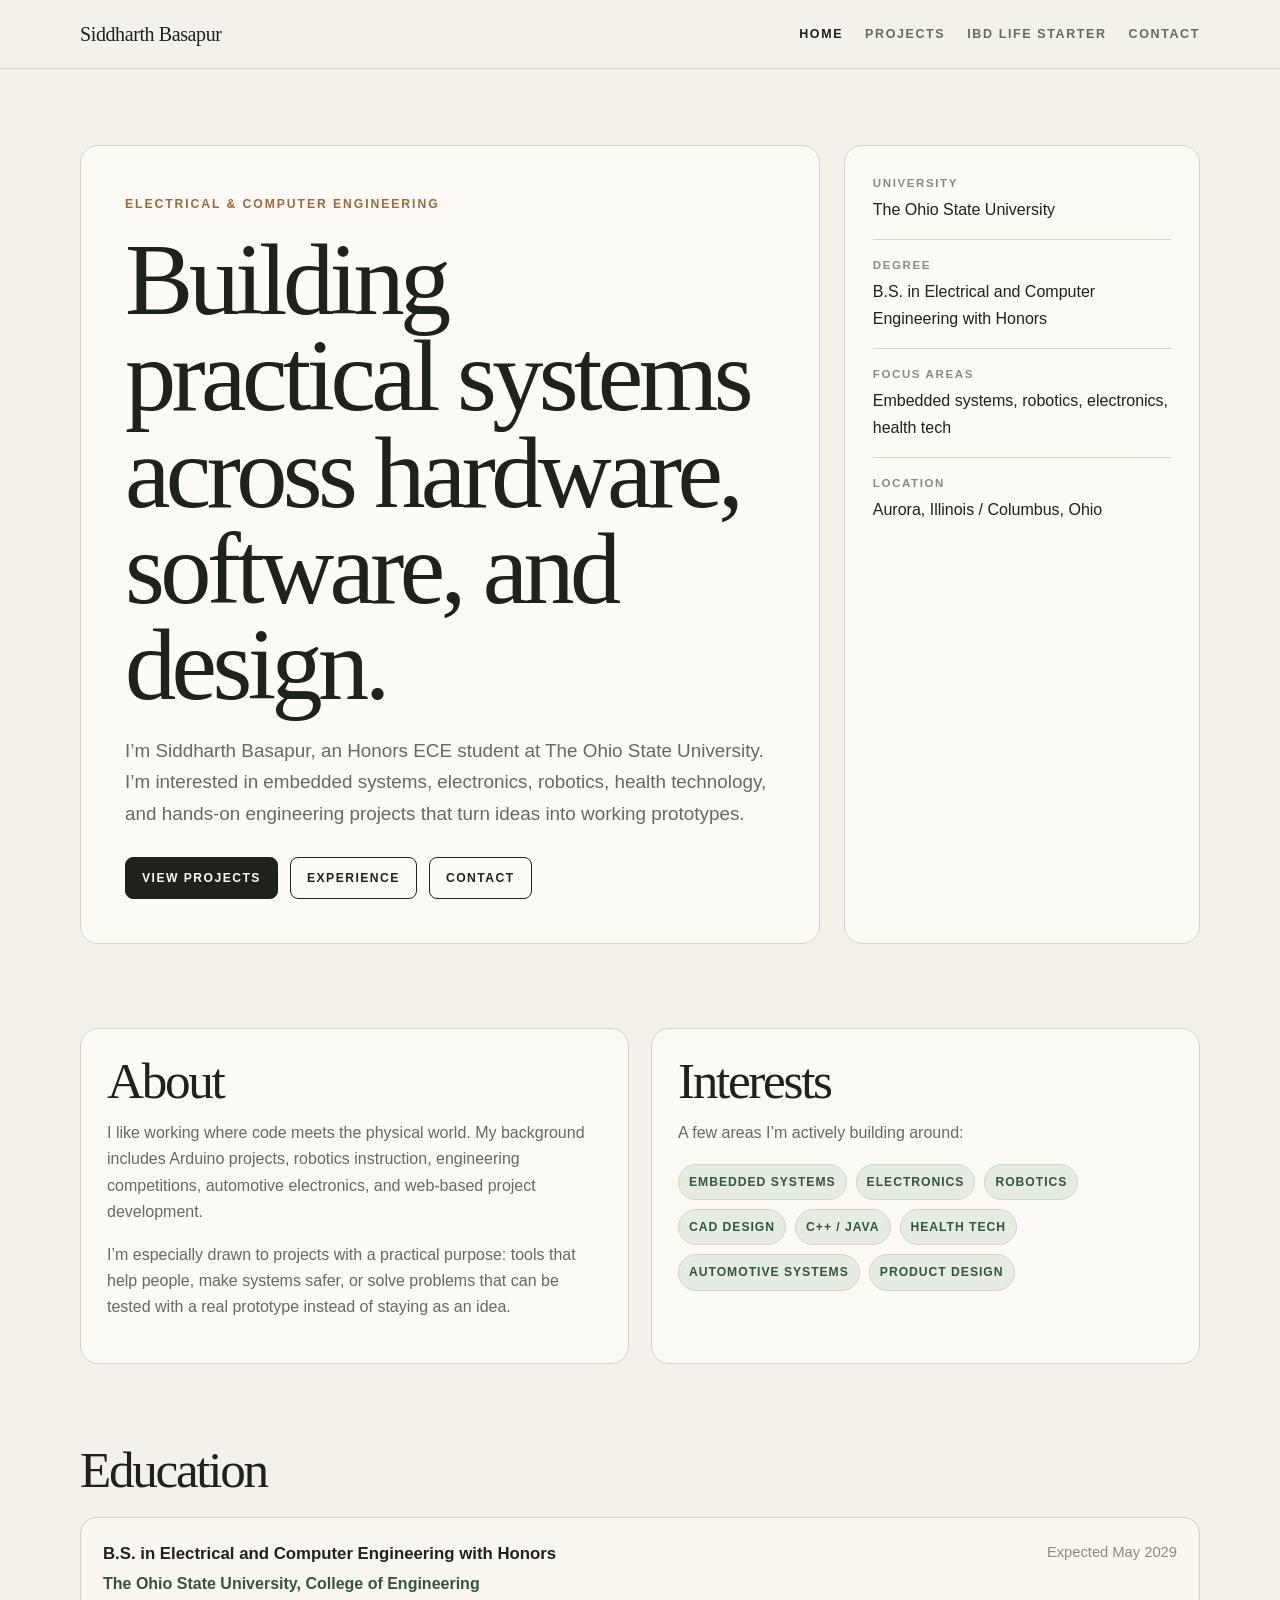
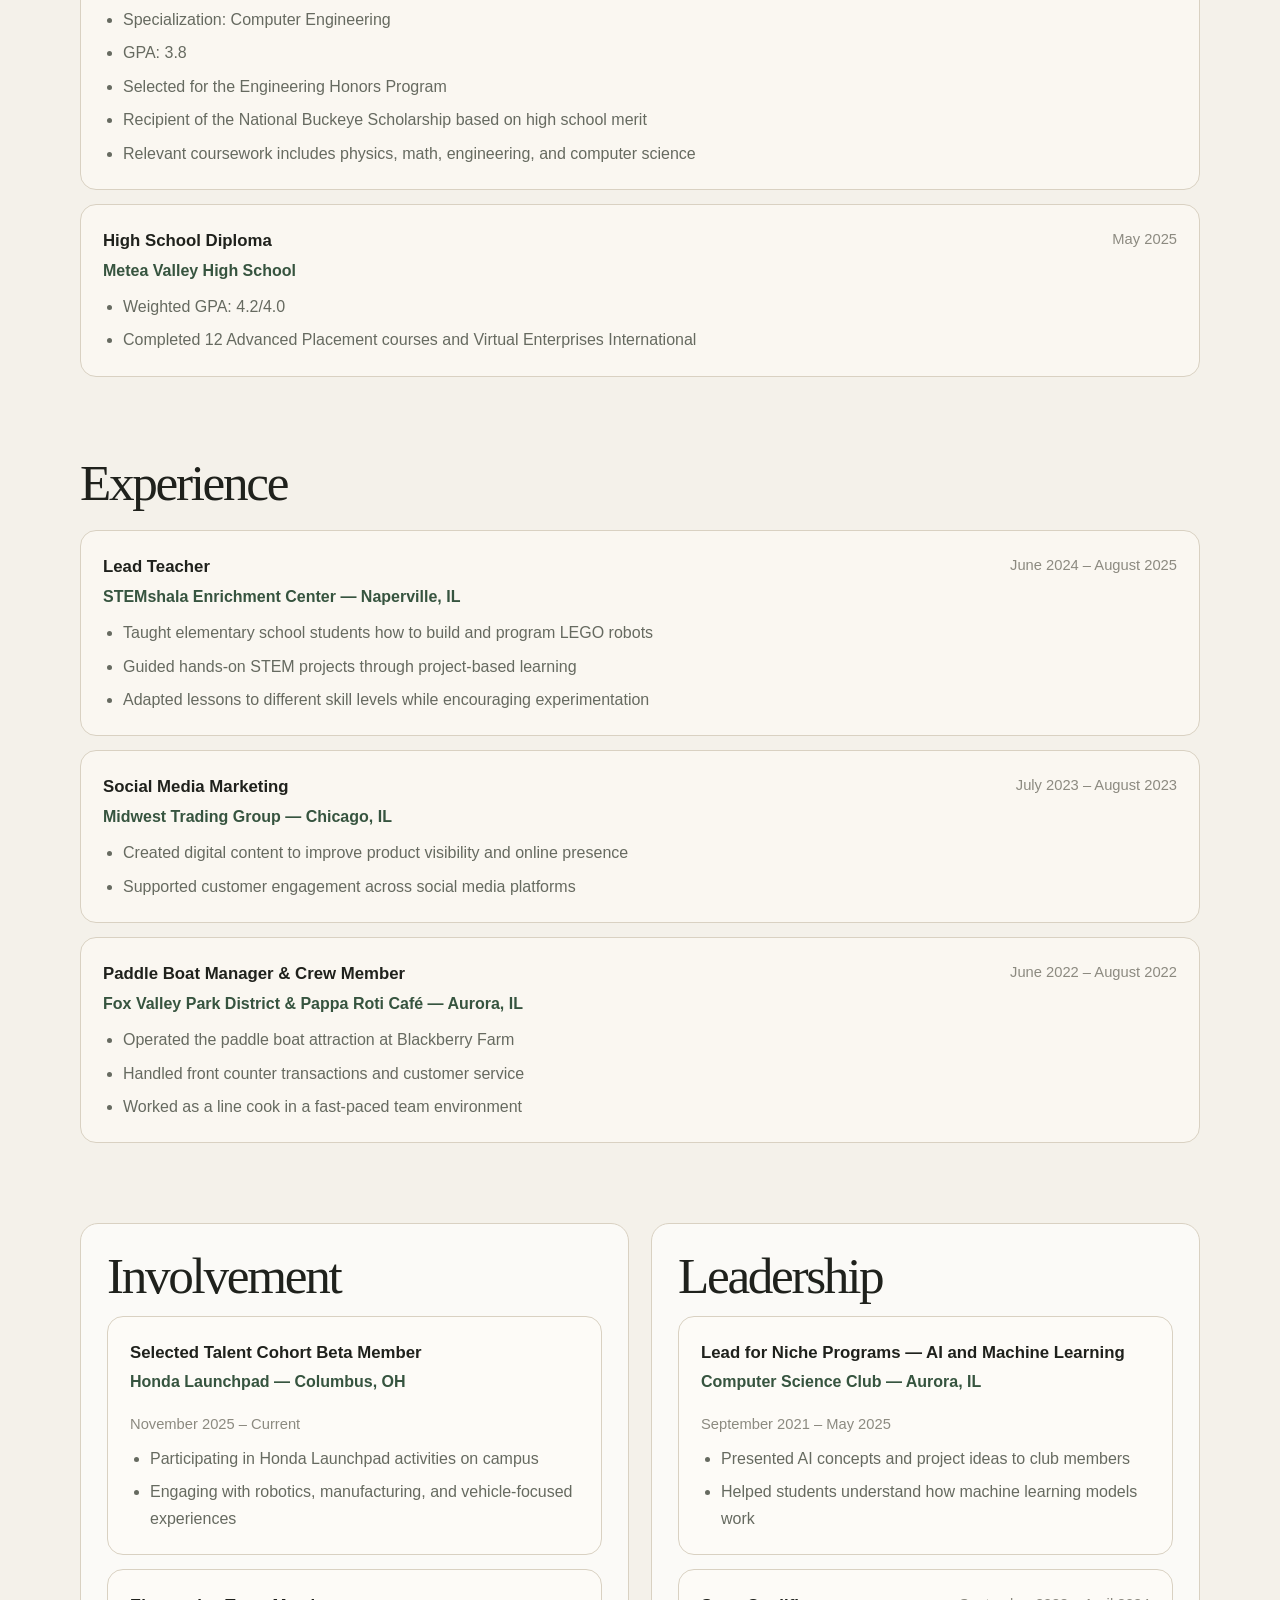
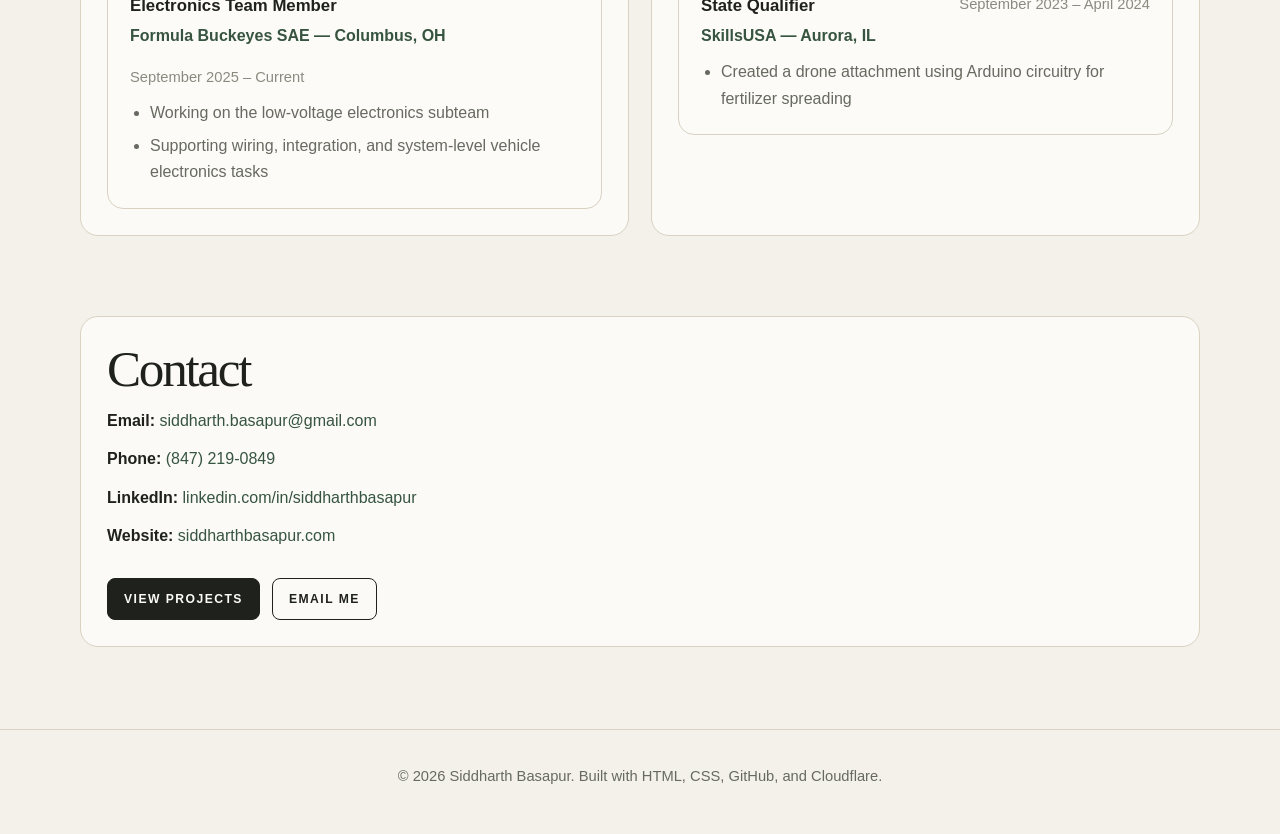
==== index.html @ 65163f4b "Revise portfolio details and update styling Updated personal details and interests in the portfolio " ====
<!DOCTYPE html>
<html lang="en">
<head>
  <meta charset="UTF-8" />
  <meta name="viewport" content="width=device-width, initial-scale=1.0" />

  <title>Siddharth Basapur | Portfolio</title>
  <meta name="description" content="Portfolio website for Siddharth Basapur, Electrical and Computer Engineering student at The Ohio State University." />

  <link rel="stylesheet" href="site.css" />
</head>

<body>
  <header class="site-header">
    <div class="container nav">
      <a class="brand" href="index.html">Siddharth Basapur</a>

      <nav class="nav-links">
        <a class="active" href="index.html">Home</a>
        <a href="projects.html">Projects</a>
        <a href="ibd-guide.html">IBD Life Starter</a>
        <a href="#contact">Contact</a>
      </nav>
    </div>
  </header>

  <main>
    <section class="hero">
      <div class="container hero-grid">
        <div class="hero-main">
          <div class="eyebrow">Electrical & Computer Engineering</div>

          <h1>Building practical systems across hardware, software, and design.</h1>

          <p class="subtitle">
            I’m Siddharth Basapur, an Honors ECE student at The Ohio State University.
            I’m interested in embedded systems, electronics, robotics, health technology,
            and hands-on engineering projects that turn ideas into working prototypes.
          </p>

          <div class="actions">
            <a class="btn btn-primary" href="projects.html">View Projects</a>
            <a class="btn" href="#experience">Experience</a>
            <a class="btn" href="#contact">Contact</a>
          </div>
        </div>

        <aside class="hero-side">
          <div class="meta-grid">
            <div class="meta-item">
              <div class="meta-label">University</div>
              <div>The Ohio State University</div>
            </div>

            <div class="meta-item">
              <div class="meta-label">Degree</div>
              <div>B.S. in Electrical and Computer Engineering with Honors</div>
            </div>

            <div class="meta-item">
              <div class="meta-label">Focus Areas</div>
              <div>Embedded systems, robotics, electronics, health tech</div>
            </div>

            <div class="meta-item">
              <div class="meta-label">Location</div>
              <div>Aurora, Illinois / Columbus, Ohio</div>
            </div>
          </div>
        </aside>
      </div>
    </section>

    <section id="about" class="section">
      <div class="container grid-2">
        <div class="card">
          <h2 class="section-title">About</h2>

          <p class="section-copy">
            I like working where code meets the physical world. My background includes
            Arduino projects, robotics instruction, engineering competitions, automotive
            electronics, and web-based project development.
          </p>

          <p class="section-copy">
            I’m especially drawn to projects with a practical purpose: tools that help
            people, make systems safer, or solve problems that can be tested with a real
            prototype instead of staying as an idea.
          </p>
        </div>

        <div class="card">
          <h2 class="section-title">Interests</h2>

          <p class="section-copy">
            A few areas I’m actively building around:
          </p>

          <div class="chips">
            <span class="chip">Embedded Systems</span>
            <span class="chip">Electronics</span>
            <span class="chip">Robotics</span>
            <span class="chip">CAD Design</span>
            <span class="chip">C++ / Java</span>
            <span class="chip">Health Tech</span>
            <span class="chip">Automotive Systems</span>
            <span class="chip">Product Design</span>
          </div>
        </div>
      </div>
    </section>

    <section id="education" class="section">
      <div class="container">
        <div class="section-header">
          <h2 class="section-title">Education</h2>
        </div>

        <div class="timeline">
          <article class="timeline-item">
            <div class="timeline-top">
              <div>
                <h3>B.S. in Electrical and Computer Engineering with Honors</h3>
                <div class="org">The Ohio State University, College of Engineering</div>
              </div>

              <div class="date">Expected May 2029</div>
            </div>

            <ul>
              <li>Specialization: Computer Engineering</li>
              <li>GPA: 3.8</li>
              <li>Selected for the Engineering Honors Program</li>
              <li>Recipient of the National Buckeye Scholarship based on high school merit</li>
              <li>Relevant coursework includes physics, math, engineering, and computer science</li>
            </ul>
          </article>

          <article class="timeline-item">
            <div class="timeline-top">
              <div>
                <h3>High School Diploma</h3>
                <div class="org">Metea Valley High School</div>
              </div>

              <div class="date">May 2025</div>
            </div>

            <ul>
              <li>Weighted GPA: 4.2/4.0</li>
              <li>Completed 12 Advanced Placement courses and Virtual Enterprises International</li>
            </ul>
          </article>
        </div>
      </div>
    </section>

    <section id="experience" class="section">
      <div class="container">
        <div class="section-header">
          <h2 class="section-title">Experience</h2>
        </div>

        <div class="timeline">
          <article class="timeline-item">
            <div class="timeline-top">
              <div>
                <h3>Lead Teacher</h3>
                <div class="org">STEMshala Enrichment Center — Naperville, IL</div>
              </div>

              <div class="date">June 2024 – August 2025</div>
            </div>

            <ul>
              <li>Taught elementary school students how to build and program LEGO robots</li>
              <li>Guided hands-on STEM projects through project-based learning</li>
              <li>Adapted lessons to different skill levels while encouraging experimentation</li>
            </ul>
          </article>

          <article class="timeline-item">
            <div class="timeline-top">
              <div>
                <h3>Social Media Marketing</h3>
                <div class="org">Midwest Trading Group — Chicago, IL</div>
              </div>

              <div class="date">July 2023 – August 2023</div>
            </div>

            <ul>
              <li>Created digital content to improve product visibility and online presence</li>
              <li>Supported customer engagement across social media platforms</li>
            </ul>
          </article>

          <article class="timeline-item">
            <div class="timeline-top">
              <div>
                <h3>Paddle Boat Manager & Crew Member</h3>
                <div class="org">Fox Valley Park District & Pappa Roti Café — Aurora, IL</div>
              </div>

              <div class="date">June 2022 – August 2022</div>
            </div>

            <ul>
              <li>Operated the paddle boat attraction at Blackberry Farm</li>
              <li>Handled front counter transactions and customer service</li>
              <li>Worked as a line cook in a fast-paced team environment</li>
            </ul>
          </article>
        </div>
      </div>
    </section>

    <section id="involvement" class="section">
      <div class="container grid-2">
        <div class="card">
          <h2 class="section-title">Involvement</h2>

          <div class="timeline">
            <article class="timeline-item">
              <div class="timeline-top">
                <div>
                  <h3>Selected Talent Cohort Beta Member</h3>
                  <div class="org">Honda Launchpad — Columbus, OH</div>
                </div>

                <div class="date">November 2025 – Current</div>
              </div>

              <ul>
                <li>Participating in Honda Launchpad activities on campus</li>
                <li>Engaging with robotics, manufacturing, and vehicle-focused experiences</li>
              </ul>
            </article>

            <article class="timeline-item">
              <div class="timeline-top">
                <div>
                  <h3>Electronics Team Member</h3>
                  <div class="org">Formula Buckeyes SAE — Columbus, OH</div>
                </div>

                <div class="date">September 2025 – Current</div>
              </div>

              <ul>
                <li>Working on the low-voltage electronics subteam</li>
                <li>Supporting wiring, integration, and system-level vehicle electronics tasks</li>
              </ul>
            </article>
          </div>
        </div>

        <div class="card">
          <h2 class="section-title">Leadership</h2>

          <div class="timeline">
            <article class="timeline-item">
              <div class="timeline-top">
                <div>
                  <h3>Lead for Niche Programs — AI and Machine Learning</h3>
                  <div class="org">Computer Science Club — Aurora, IL</div>
                </div>

                <div class="date">September 2021 – May 2025</div>
              </div>

              <ul>
                <li>Presented AI concepts and project ideas to club members</li>
                <li>Helped students understand how machine learning models work</li>
              </ul>
            </article>

            <article class="timeline-item">
              <div class="timeline-top">
                <div>
                  <h3>State Qualifier</h3>
                  <div class="org">SkillsUSA — Aurora, IL</div>
                </div>

                <div class="date">September 2023 – April 2024</div>
              </div>

              <ul>
                <li>Created a drone attachment using Arduino circuitry for fertilizer spreading</li>
              </ul>
            </article>
          </div>
        </div>
      </div>
    </section>

    <section id="contact" class="section">
      <div class="container">
        <div class="card">
          <h2 class="section-title">Contact</h2>

          <div class="contact-list">
            <div><strong>Email:</strong> <a href="mailto:siddharth.basapur@gmail.com">siddharth.basapur@gmail.com</a></div>
            <div><strong>Phone:</strong> <a href="tel:18472190849">(847) 219-0849</a></div>
            <div><strong>LinkedIn:</strong> <a href="https://www.linkedin.com/in/siddharthbasapur" target="_blank" rel="noreferrer">linkedin.com/in/siddharthbasapur</a></div>
            <div><strong>Website:</strong> <a href="https://siddharthbasapur.com" target="_blank" rel="noreferrer">siddharthbasapur.com</a></div>
          </div>

          <div class="actions">
            <a class="btn btn-primary" href="projects.html">View Projects</a>
            <a class="btn" href="mailto:siddharth.basapur@gmail.com">Email Me</a>
          </div>
        </div>
      </div>
    </section>
  </main>

  <footer class="footer">
    <div class="container">© 2026 Siddharth Basapur. Built with HTML, CSS, GitHub, and Cloudflare.</div>
  </footer>
</body>
</html>
---- site.css ----
:root {
  --bg: #f4f1ea;
  --surface: #fbfaf7;
  --surface-2: #eee8dd;
  --ink: #1f211c;
  --muted: #666a60;
  --faint: #8c8a80;
  --line: #d9d1c2;
  --accent: #36543f;
  --accent-2: #9a6b3d;
  --accent-soft: #e5ece1;
  --warning-bg: #fff7ed;
  --warning-border: #b86b1d;
  --max: 1120px;
}

* {
  box-sizing: border-box;
  margin: 0;
  padding: 0;
}

html {
  scroll-behavior: smooth;
}

body {
  font-family: "Aptos", "Inter", -apple-system, BlinkMacSystemFont, "Segoe UI", Arial, sans-serif;
  background: var(--bg);
  color: var(--ink);
  line-height: 1.65;
}

img {
  max-width: 100%;
  display: block;
}

a {
  color: var(--accent);
  text-decoration: none;
}

a:hover {
  opacity: 0.78;
}

.container {
  width: min(90%, var(--max));
  margin: 0 auto;
}

.site-header {
  position: sticky;
  top: 0;
  z-index: 20;
  background: rgba(244, 241, 234, 0.88);
  backdrop-filter: blur(16px);
  border-bottom: 1px solid var(--line);
}

.nav {
  min-height: 68px;
  display: flex;
  align-items: center;
  justify-content: space-between;
  gap: 24px;
}

.brand {
  font-family: Georgia, "Times New Roman", serif;
  font-size: 1.25rem;
  color: var(--ink);
  letter-spacing: -0.02em;
}

.nav-links {
  display: flex;
  flex-wrap: wrap;
  gap: 22px;
}

.nav-links a {
  color: var(--muted);
  font-size: 0.78rem;
  font-weight: 700;
  letter-spacing: 0.13em;
  text-transform: uppercase;
}

.nav-links a.active,
.nav-links a:hover {
  color: var(--ink);
  opacity: 1;
}

.hero {
  padding: 76px 0 44px;
}

.hero-grid {
  display: grid;
  grid-template-columns: minmax(0, 1.35fr) minmax(260px, 0.65fr);
  gap: 24px;
  align-items: stretch;
}

.hero-main,
.hero-side,
.card,
.project-card,
.notice {
  background: var(--surface);
  border: 1px solid var(--line);
  border-radius: 18px;
}

.hero-main {
  padding: 44px;
}

.hero-side {
  padding: 28px;
}

.eyebrow {
  display: inline-block;
  margin-bottom: 18px;
  color: var(--accent-2);
  font-size: 0.76rem;
  font-weight: 800;
  letter-spacing: 0.16em;
  text-transform: uppercase;
}

h1,
.section-title,
.project-title {
  font-family: Georgia, "Times New Roman", serif;
  font-weight: 500;
  letter-spacing: -0.045em;
  color: var(--ink);
}

h1 {
  max-width: 780px;
  font-size: clamp(3rem, 8vw, 6.5rem);
  line-height: 0.94;
  margin-bottom: 22px;
}

.subtitle {
  max-width: 760px;
  color: var(--muted);
  font-size: clamp(1.02rem, 1.8vw, 1.18rem);
}

.actions,
.hero-actions {
  display: flex;
  flex-wrap: wrap;
  gap: 12px;
  margin-top: 28px;
}

.btn {
  display: inline-flex;
  align-items: center;
  justify-content: center;
  min-height: 42px;
  padding: 10px 16px;
  border: 1px solid var(--ink);
  border-radius: 8px;
  background: transparent;
  color: var(--ink);
  font-size: 0.76rem;
  font-weight: 800;
  letter-spacing: 0.12em;
  text-transform: uppercase;
  transition: background 0.18s ease, color 0.18s ease, border-color 0.18s ease, transform 0.18s ease;
}

.btn:hover {
  background: var(--ink);
  color: var(--surface);
  opacity: 1;
  transform: translateY(-1px);
}

.btn-primary {
  background: var(--ink);
  color: var(--surface);
}

.btn-primary:hover {
  background: var(--accent);
  border-color: var(--accent);
}

.meta-grid {
  display: grid;
  gap: 0;
}

.meta-item {
  padding: 16px 0;
  border-bottom: 1px solid var(--line);
}

.meta-item:first-child {
  padding-top: 0;
}

.meta-item:last-child {
  border-bottom: 0;
  padding-bottom: 0;
}

.meta-label {
  margin-bottom: 4px;
  color: var(--faint);
  font-size: 0.72rem;
  font-weight: 800;
  letter-spacing: 0.14em;
  text-transform: uppercase;
}

.section {
  padding: 40px 0;
}

.section-header {
  margin-bottom: 22px;
}

.section-title {
  font-size: clamp(2rem, 4vw, 3.2rem);
  line-height: 1;
  margin-bottom: 14px;
}

.section-copy {
  max-width: 850px;
  color: var(--muted);
  margin-bottom: 16px;
}

.grid-2 {
  display: grid;
  grid-template-columns: 1fr 1fr;
  gap: 22px;
}

.grid-3 {
  display: grid;
  grid-template-columns: repeat(3, 1fr);
  gap: 22px;
}

.card {
  padding: 26px;
}

.card h3 {
  margin-bottom: 10px;
  color: var(--ink);
  font-size: 1.05rem;
}

.card p {
  color: var(--muted);
}

.chips {
  display: flex;
  flex-wrap: wrap;
  gap: 9px;
  margin: 18px 0;
}

.chip,
.tag {
  display: inline-flex;
  align-items: center;
  width: fit-content;
  padding: 7px 10px;
  border: 1px solid var(--line);
  border-radius: 999px;
  background: var(--accent-soft);
  color: var(--accent);
  font-size: 0.76rem;
  font-weight: 800;
  letter-spacing: 0.08em;
  text-transform: uppercase;
}

.timeline {
  display: grid;
  gap: 14px;
}

.timeline-item {
  padding: 22px;
  border: 1px solid var(--line);
  border-radius: 16px;
  background: rgba(255, 253, 248, 0.55);
}

.timeline-top {
  display: flex;
  justify-content: space-between;
  gap: 16px;
  margin-bottom: 10px;
  flex-wrap: wrap;
}

.timeline h3 {
  font-size: 1.05rem;
  margin-bottom: 3px;
}

.org {
  color: var(--accent);
  font-weight: 700;
}

.date {
  color: var(--faint);
  font-size: 0.92rem;
}

ul {
  color: var(--muted);
  padding-left: 20px;
}

li + li {
  margin-top: 7px;
}

.contact-list,
.source-list {
  display: grid;
  gap: 12px;
}

.project-card {
  margin-bottom: 26px;
  overflow: hidden;
}

.project-media {
  display: grid;
  grid-template-columns: 1fr 1fr;
  border-bottom: 1px solid var(--line);
}

.project-media img {
  width: 100%;
  height: 340px;
  object-fit: contain;
  background: var(--surface-2);
  padding: 16px;
}

.project-media img + img {
  border-left: 1px solid var(--line);
}

.single-project-image,
.formula-image {
  width: 88%;
  max-height: 420px;
  margin: 24px auto 0;
  object-fit: contain;
  border-radius: 14px;
  background: transparent;
}

.formula-image {
  width: 64%;
  transition: transform 0.18s ease;
}

.formula-image:hover {
  transform: scale(1.01);
}

.project-content {
  padding: 28px;
}

.project-title {
  font-size: clamp(1.7rem, 3vw, 2.5rem);
  line-height: 1.05;
  margin-bottom: 8px;
}

.project-subtitle {
  color: var(--accent-2);
  font-size: 0.86rem;
  font-weight: 800;
  letter-spacing: 0.09em;
  text-transform: uppercase;
  margin-bottom: 18px;
}

.notice {
  padding: 22px 24px;
  background: var(--warning-bg);
  border-left: 6px solid var(--warning-border);
}

.notice strong {
  color: #7c4215;
}

.footer {
  margin-top: 42px;
  padding: 34px 0 46px;
  border-top: 1px solid var(--line);
  color: var(--muted);
  font-size: 0.92rem;
  text-align: center;
}

@media (max-width: 900px) {
  .hero-grid,
  .grid-2,
  .grid-3 {
    grid-template-columns: 1fr;
  }

  .hero {
    padding-top: 46px;
  }

  .hero-main,
  .hero-side,
  .card,
  .project-content {
    padding: 24px;
  }

  .project-media {
    grid-template-columns: 1fr;
  }

  .project-media img + img {
    border-left: 0;
    border-top: 1px solid var(--line);
  }
}

@media (max-width: 640px) {
  .nav {
    align-items: flex-start;
    flex-direction: column;
    padding: 16px 0;
  }

  .nav-links {
    gap: 14px;
  }

  .actions,
  .hero-actions {
    flex-direction: column;
    align-items: stretch;
  }

  .btn {
    width: 100%;
  }

  h1 {
    font-size: clamp(2.7rem, 18vw, 4.5rem);
  }
}
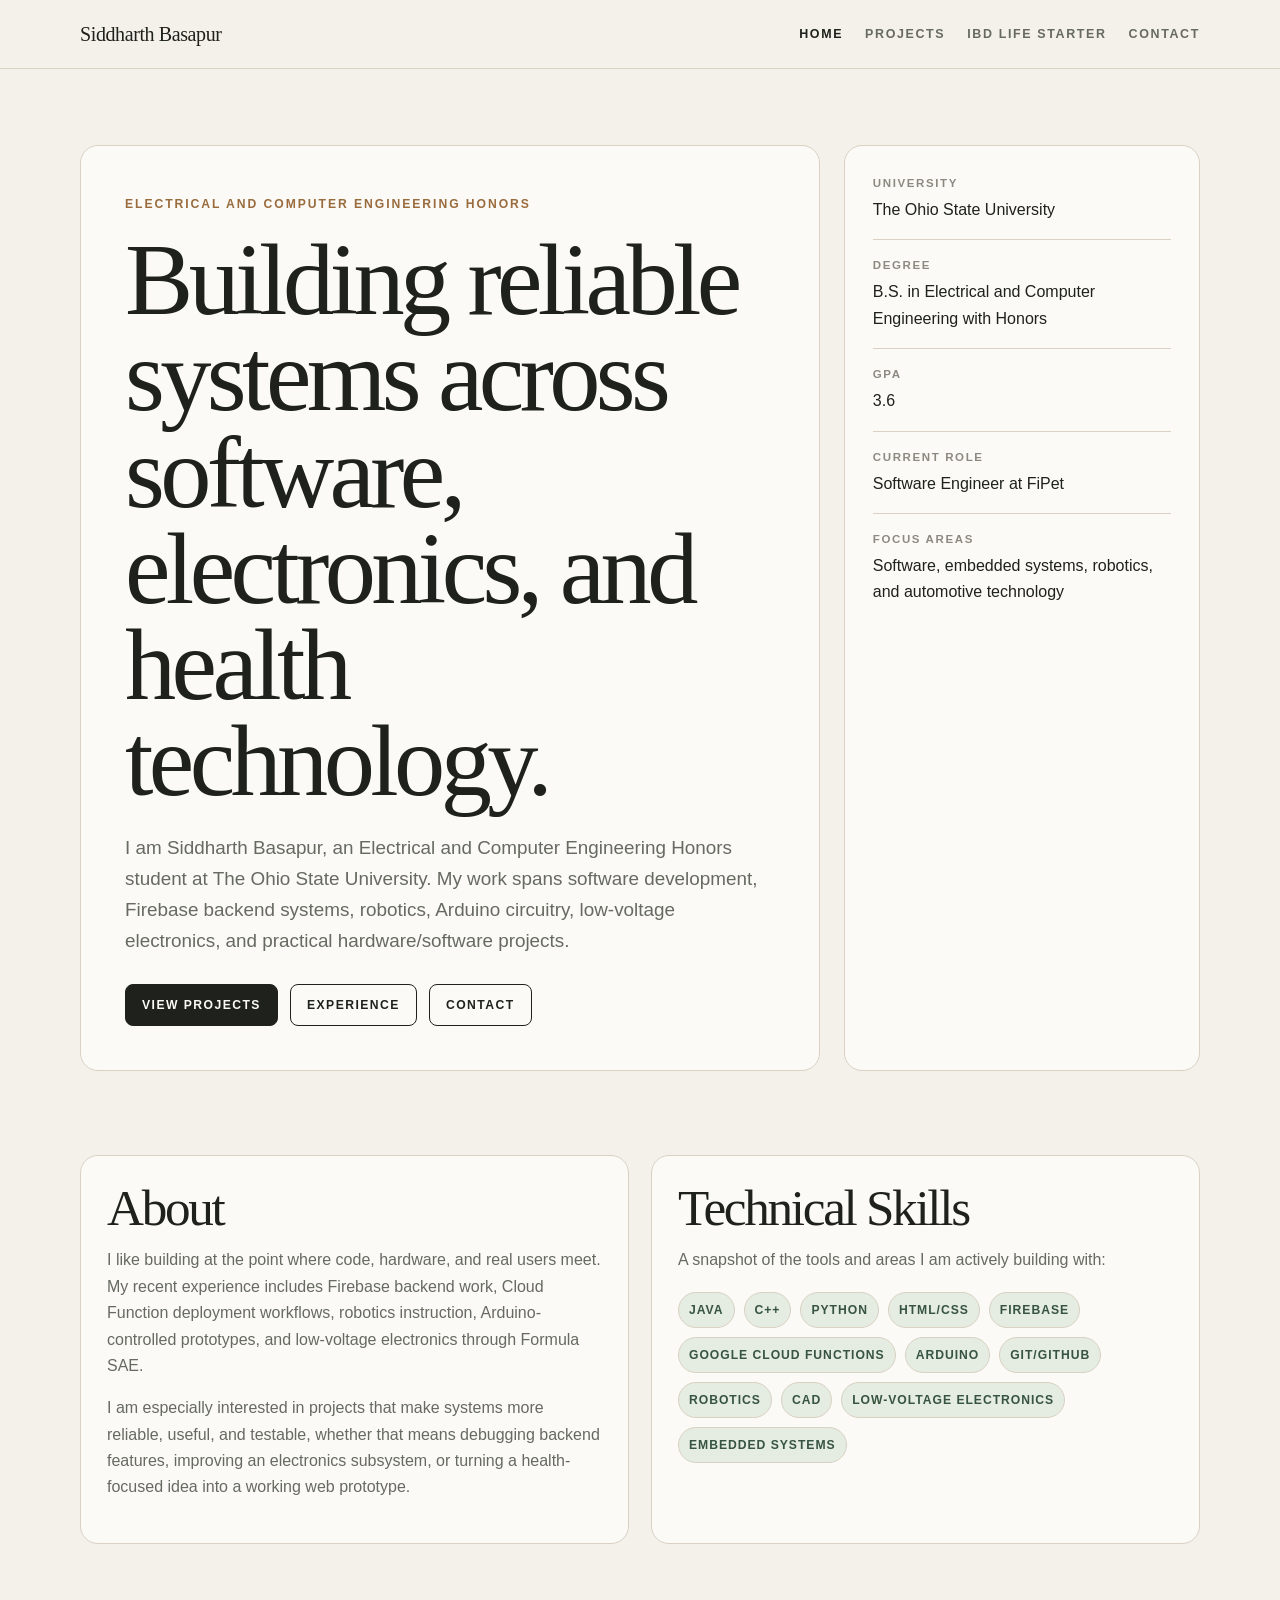
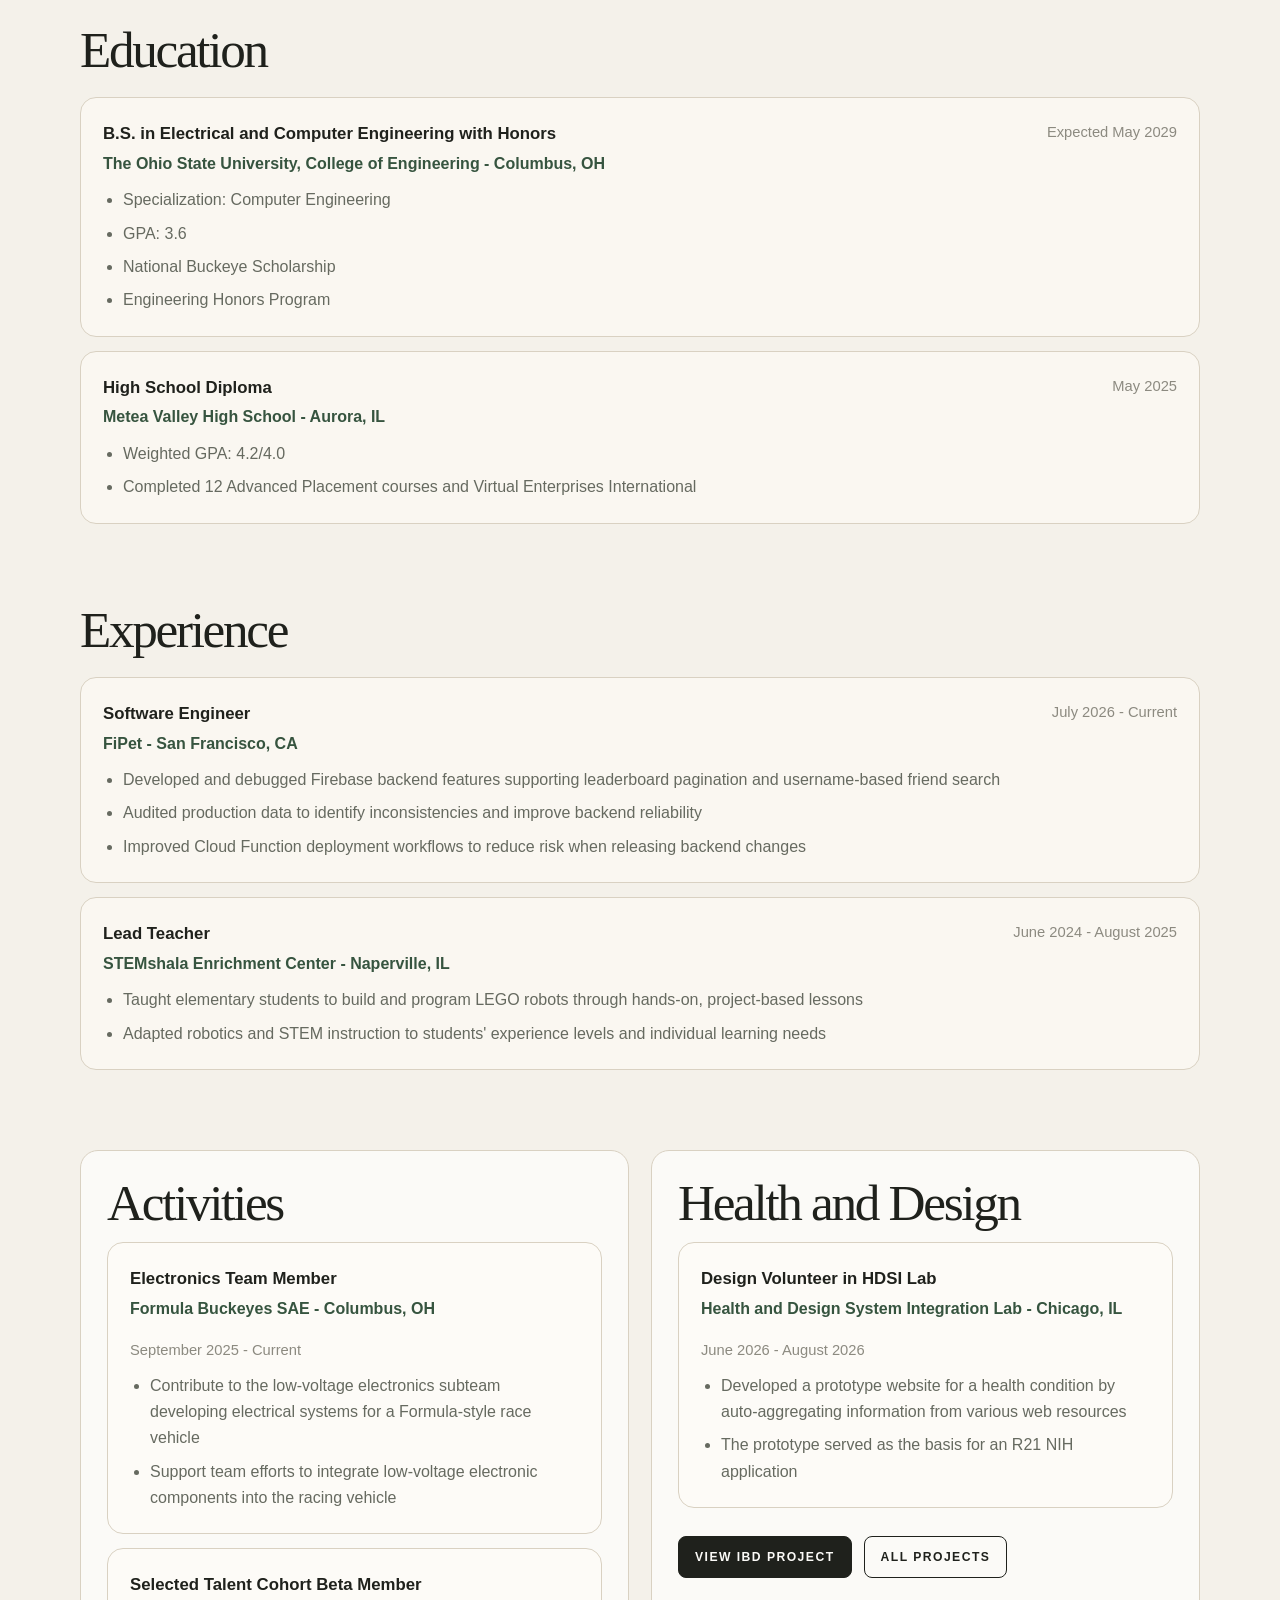
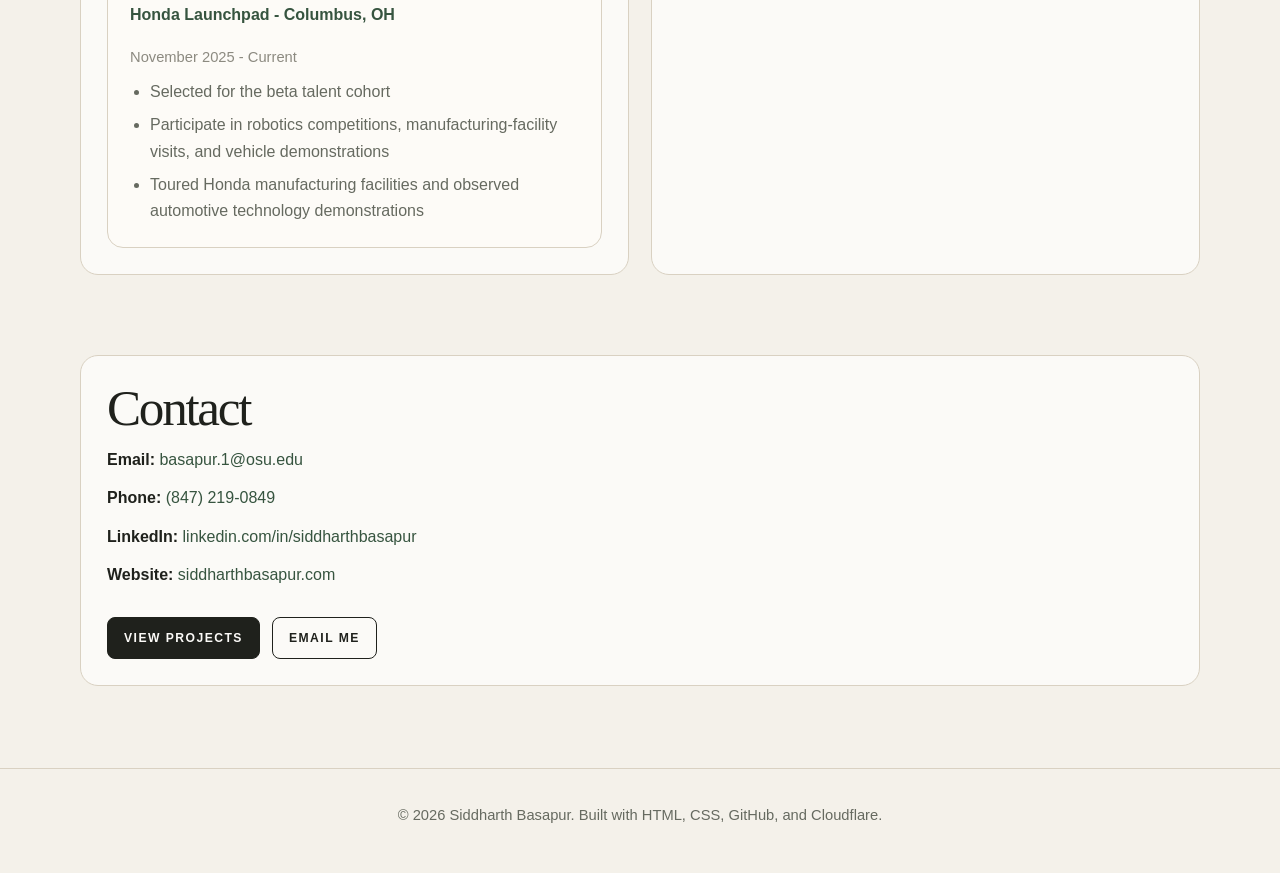
==== commit b8797098: "Revise portfolio content and update contact information Updated portfolio details including educatio" ====
--- a/index.html
+++ b/index.html
@@ -5,7 +5,7 @@
   <meta name="viewport" content="width=device-width, initial-scale=1.0" />
 
   <title>Siddharth Basapur | Portfolio</title>
-  <meta name="description" content="Portfolio website for Siddharth Basapur, Electrical and Computer Engineering student at The Ohio State University." />
+  <meta name="description" content="Portfolio website for Siddharth Basapur, Electrical and Computer Engineering Honors student at The Ohio State University." />
 
   <link rel="stylesheet" href="site.css" />
 </head>
@@ -28,14 +28,14 @@
     <section class="hero">
       <div class="container hero-grid">
         <div class="hero-main">
-          <div class="eyebrow">Electrical & Computer Engineering</div>
-
-          <h1>Building practical systems across hardware, software, and design.</h1>
+          <div class="eyebrow">Electrical and Computer Engineering Honors</div>
+
+          <h1>Building reliable systems across software, electronics, and health technology.</h1>
 
           <p class="subtitle">
-            I’m Siddharth Basapur, an Honors ECE student at The Ohio State University.
-            I’m interested in embedded systems, electronics, robotics, health technology,
-            and hands-on engineering projects that turn ideas into working prototypes.
+            I am Siddharth Basapur, an Electrical and Computer Engineering Honors student at The Ohio State University.
+            My work spans software development, Firebase backend systems, robotics, Arduino circuitry,
+            low-voltage electronics, and practical hardware/software projects.
           </p>
 
           <div class="actions">
@@ -58,13 +58,18 @@
             </div>
 
             <div class="meta-item">
+              <div class="meta-label">GPA</div>
+              <div>3.6</div>
+            </div>
+
+            <div class="meta-item">
+              <div class="meta-label">Current Role</div>
+              <div>Software Engineer at FiPet</div>
+            </div>
+
+            <div class="meta-item">
               <div class="meta-label">Focus Areas</div>
-              <div>Embedded systems, robotics, electronics, health tech</div>
-            </div>
-
-            <div class="meta-item">
-              <div class="meta-label">Location</div>
-              <div>Aurora, Illinois / Columbus, Ohio</div>
+              <div>Software, embedded systems, robotics, and automotive technology</div>
             </div>
           </div>
         </aside>
@@ -77,34 +82,38 @@
           <h2 class="section-title">About</h2>
 
           <p class="section-copy">
-            I like working where code meets the physical world. My background includes
-            Arduino projects, robotics instruction, engineering competitions, automotive
-            electronics, and web-based project development.
+            I like building at the point where code, hardware, and real users meet. My recent experience includes
+            Firebase backend work, Cloud Function deployment workflows, robotics instruction, Arduino-controlled
+            prototypes, and low-voltage electronics through Formula SAE.
           </p>
 
           <p class="section-copy">
-            I’m especially drawn to projects with a practical purpose: tools that help
-            people, make systems safer, or solve problems that can be tested with a real
-            prototype instead of staying as an idea.
+            I am especially interested in projects that make systems more reliable, useful, and testable, whether that
+            means debugging backend features, improving an electronics subsystem, or turning a health-focused idea
+            into a working web prototype.
           </p>
         </div>
 
         <div class="card">
-          <h2 class="section-title">Interests</h2>
+          <h2 class="section-title">Technical Skills</h2>
 
           <p class="section-copy">
-            A few areas I’m actively building around:
+            A snapshot of the tools and areas I am actively building with:
           </p>
 
           <div class="chips">
+            <span class="chip">Java</span>
+            <span class="chip">C++</span>
+            <span class="chip">Python</span>
+            <span class="chip">HTML/CSS</span>
+            <span class="chip">Firebase</span>
+            <span class="chip">Google Cloud Functions</span>
+            <span class="chip">Arduino</span>
+            <span class="chip">Git/GitHub</span>
+            <span class="chip">Robotics</span>
+            <span class="chip">CAD</span>
+            <span class="chip">Low-Voltage Electronics</span>
             <span class="chip">Embedded Systems</span>
-            <span class="chip">Electronics</span>
-            <span class="chip">Robotics</span>
-            <span class="chip">CAD Design</span>
-            <span class="chip">C++ / Java</span>
-            <span class="chip">Health Tech</span>
-            <span class="chip">Automotive Systems</span>
-            <span class="chip">Product Design</span>
           </div>
         </div>
       </div>
@@ -121,7 +130,7 @@
             <div class="timeline-top">
               <div>
                 <h3>B.S. in Electrical and Computer Engineering with Honors</h3>
-                <div class="org">The Ohio State University, College of Engineering</div>
+                <div class="org">The Ohio State University, College of Engineering - Columbus, OH</div>
               </div>
 
               <div class="date">Expected May 2029</div>
@@ -129,10 +138,9 @@
 
             <ul>
               <li>Specialization: Computer Engineering</li>
-              <li>GPA: 3.8</li>
-              <li>Selected for the Engineering Honors Program</li>
-              <li>Recipient of the National Buckeye Scholarship based on high school merit</li>
-              <li>Relevant coursework includes physics, math, engineering, and computer science</li>
+              <li>GPA: 3.6</li>
+              <li>National Buckeye Scholarship</li>
+              <li>Engineering Honors Program</li>
             </ul>
           </article>
 
@@ -140,7 +148,7 @@
             <div class="timeline-top">
               <div>
                 <h3>High School Diploma</h3>
-                <div class="org">Metea Valley High School</div>
+                <div class="org">Metea Valley High School - Aurora, IL</div>
               </div>
 
               <div class="date">May 2025</div>
@@ -165,52 +173,35 @@
           <article class="timeline-item">
             <div class="timeline-top">
               <div>
-                <h3>Lead Teacher</h3>
-                <div class="org">STEMshala Enrichment Center — Naperville, IL</div>
-              </div>
-
-              <div class="date">June 2024 – August 2025</div>
+                <h3>Software Engineer</h3>
+                <div class="org">FiPet - San Francisco, CA</div>
+              </div>
+
+              <div class="date">July 2026 - Current</div>
             </div>
 
             <ul>
-              <li>Taught elementary school students how to build and program LEGO robots</li>
-              <li>Guided hands-on STEM projects through project-based learning</li>
-              <li>Adapted lessons to different skill levels while encouraging experimentation</li>
+              <li>Developed and debugged Firebase backend features supporting leaderboard pagination and username-based friend search</li>
+              <li>Audited production data to identify inconsistencies and improve backend reliability</li>
+              <li>Improved Cloud Function deployment workflows to reduce risk when releasing backend changes</li>
             </ul>
           </article>
 
           <article class="timeline-item">
             <div class="timeline-top">
               <div>
-                <h3>Social Media Marketing</h3>
-                <div class="org">Midwest Trading Group — Chicago, IL</div>
-              </div>
-
-              <div class="date">July 2023 – August 2023</div>
+                <h3>Lead Teacher</h3>
+                <div class="org">STEMshala Enrichment Center - Naperville, IL</div>
+              </div>
+
+              <div class="date">June 2024 - August 2025</div>
             </div>
 
             <ul>
-              <li>Created digital content to improve product visibility and online presence</li>
-              <li>Supported customer engagement across social media platforms</li>
+              <li>Taught elementary students to build and program LEGO robots through hands-on, project-based lessons</li>
+              <li>Adapted robotics and STEM instruction to students' experience levels and individual learning needs</li>
             </ul>
           </article>
-
-          <article class="timeline-item">
-            <div class="timeline-top">
-              <div>
-                <h3>Paddle Boat Manager & Crew Member</h3>
-                <div class="org">Fox Valley Park District & Pappa Roti Café — Aurora, IL</div>
-              </div>
-
-              <div class="date">June 2022 – August 2022</div>
-            </div>
-
-            <ul>
-              <li>Operated the paddle boat attraction at Blackberry Farm</li>
-              <li>Handled front counter transactions and customer service</li>
-              <li>Worked as a line cook in a fast-paced team environment</li>
-            </ul>
-          </article>
         </div>
       </div>
     </section>
@@ -218,77 +209,68 @@
     <section id="involvement" class="section">
       <div class="container grid-2">
         <div class="card">
-          <h2 class="section-title">Involvement</h2>
+          <h2 class="section-title">Activities</h2>
 
           <div class="timeline">
             <article class="timeline-item">
               <div class="timeline-top">
                 <div>
-                  <h3>Selected Talent Cohort Beta Member</h3>
-                  <div class="org">Honda Launchpad — Columbus, OH</div>
+                  <h3>Electronics Team Member</h3>
+                  <div class="org">Formula Buckeyes SAE - Columbus, OH</div>
                 </div>
 
-                <div class="date">November 2025 – Current</div>
+                <div class="date">September 2025 - Current</div>
               </div>
 
               <ul>
-                <li>Participating in Honda Launchpad activities on campus</li>
-                <li>Engaging with robotics, manufacturing, and vehicle-focused experiences</li>
+                <li>Contribute to the low-voltage electronics subteam developing electrical systems for a Formula-style race vehicle</li>
+                <li>Support team efforts to integrate low-voltage electronic components into the racing vehicle</li>
               </ul>
             </article>
 
             <article class="timeline-item">
               <div class="timeline-top">
                 <div>
-                  <h3>Electronics Team Member</h3>
-                  <div class="org">Formula Buckeyes SAE — Columbus, OH</div>
+                  <h3>Selected Talent Cohort Beta Member</h3>
+                  <div class="org">Honda Launchpad - Columbus, OH</div>
                 </div>
 
-                <div class="date">September 2025 – Current</div>
+                <div class="date">November 2025 - Current</div>
               </div>
 
               <ul>
-                <li>Working on the low-voltage electronics subteam</li>
-                <li>Supporting wiring, integration, and system-level vehicle electronics tasks</li>
+                <li>Selected for the beta talent cohort</li>
+                <li>Participate in robotics competitions, manufacturing-facility visits, and vehicle demonstrations</li>
+                <li>Toured Honda manufacturing facilities and observed automotive technology demonstrations</li>
               </ul>
             </article>
           </div>
         </div>
 
         <div class="card">
-          <h2 class="section-title">Leadership</h2>
+          <h2 class="section-title">Health and Design</h2>
 
           <div class="timeline">
             <article class="timeline-item">
               <div class="timeline-top">
                 <div>
-                  <h3>Lead for Niche Programs — AI and Machine Learning</h3>
-                  <div class="org">Computer Science Club — Aurora, IL</div>
+                  <h3>Design Volunteer in HDSI Lab</h3>
+                  <div class="org">Health and Design System Integration Lab - Chicago, IL</div>
                 </div>
 
-                <div class="date">September 2021 – May 2025</div>
+                <div class="date">June 2026 - August 2026</div>
               </div>
 
               <ul>
-                <li>Presented AI concepts and project ideas to club members</li>
-                <li>Helped students understand how machine learning models work</li>
+                <li>Developed a prototype website for a health condition by auto-aggregating information from various web resources</li>
+                <li>The prototype served as the basis for an R21 NIH application</li>
               </ul>
             </article>
-
-            <article class="timeline-item">
-              <div class="timeline-top">
-                <div>
-                  <h3>State Qualifier</h3>
-                  <div class="org">SkillsUSA — Aurora, IL</div>
-                </div>
-
-                <div class="date">September 2023 – April 2024</div>
-              </div>
-
-              <ul>
-                <li>Created a drone attachment using Arduino circuitry for fertilizer spreading</li>
-              </ul>
-            </article>
+          </div>
+
+          <div class="actions">
+            <a class="btn btn-primary" href="ibd-guide.html">View IBD Project</a>
+            <a class="btn" href="projects.html">All Projects</a>
           </div>
         </div>
       </div>
@@ -300,7 +282,7 @@
           <h2 class="section-title">Contact</h2>
 
           <div class="contact-list">
-            <div><strong>Email:</strong> <a href="mailto:siddharth.basapur@gmail.com">siddharth.basapur@gmail.com</a></div>
+            <div><strong>Email:</strong> <a href="mailto:basapur.1@osu.edu">basapur.1@osu.edu</a></div>
             <div><strong>Phone:</strong> <a href="tel:18472190849">(847) 219-0849</a></div>
             <div><strong>LinkedIn:</strong> <a href="https://www.linkedin.com/in/siddharthbasapur" target="_blank" rel="noreferrer">linkedin.com/in/siddharthbasapur</a></div>
             <div><strong>Website:</strong> <a href="https://siddharthbasapur.com" target="_blank" rel="noreferrer">siddharthbasapur.com</a></div>
@@ -308,7 +290,7 @@
 
           <div class="actions">
             <a class="btn btn-primary" href="projects.html">View Projects</a>
-            <a class="btn" href="mailto:siddharth.basapur@gmail.com">Email Me</a>
+            <a class="btn" href="mailto:basapur.1@osu.edu">Email Me</a>
           </div>
         </div>
       </div>
--- a/site.css
+++ b/site.css
@@ -143,7 +143,7 @@
 }
 
 h1 {
-  max-width: 780px;
+  max-width: 820px;
   font-size: clamp(3rem, 8vw, 6.5rem);
   line-height: 0.94;
   margin-bottom: 22px;
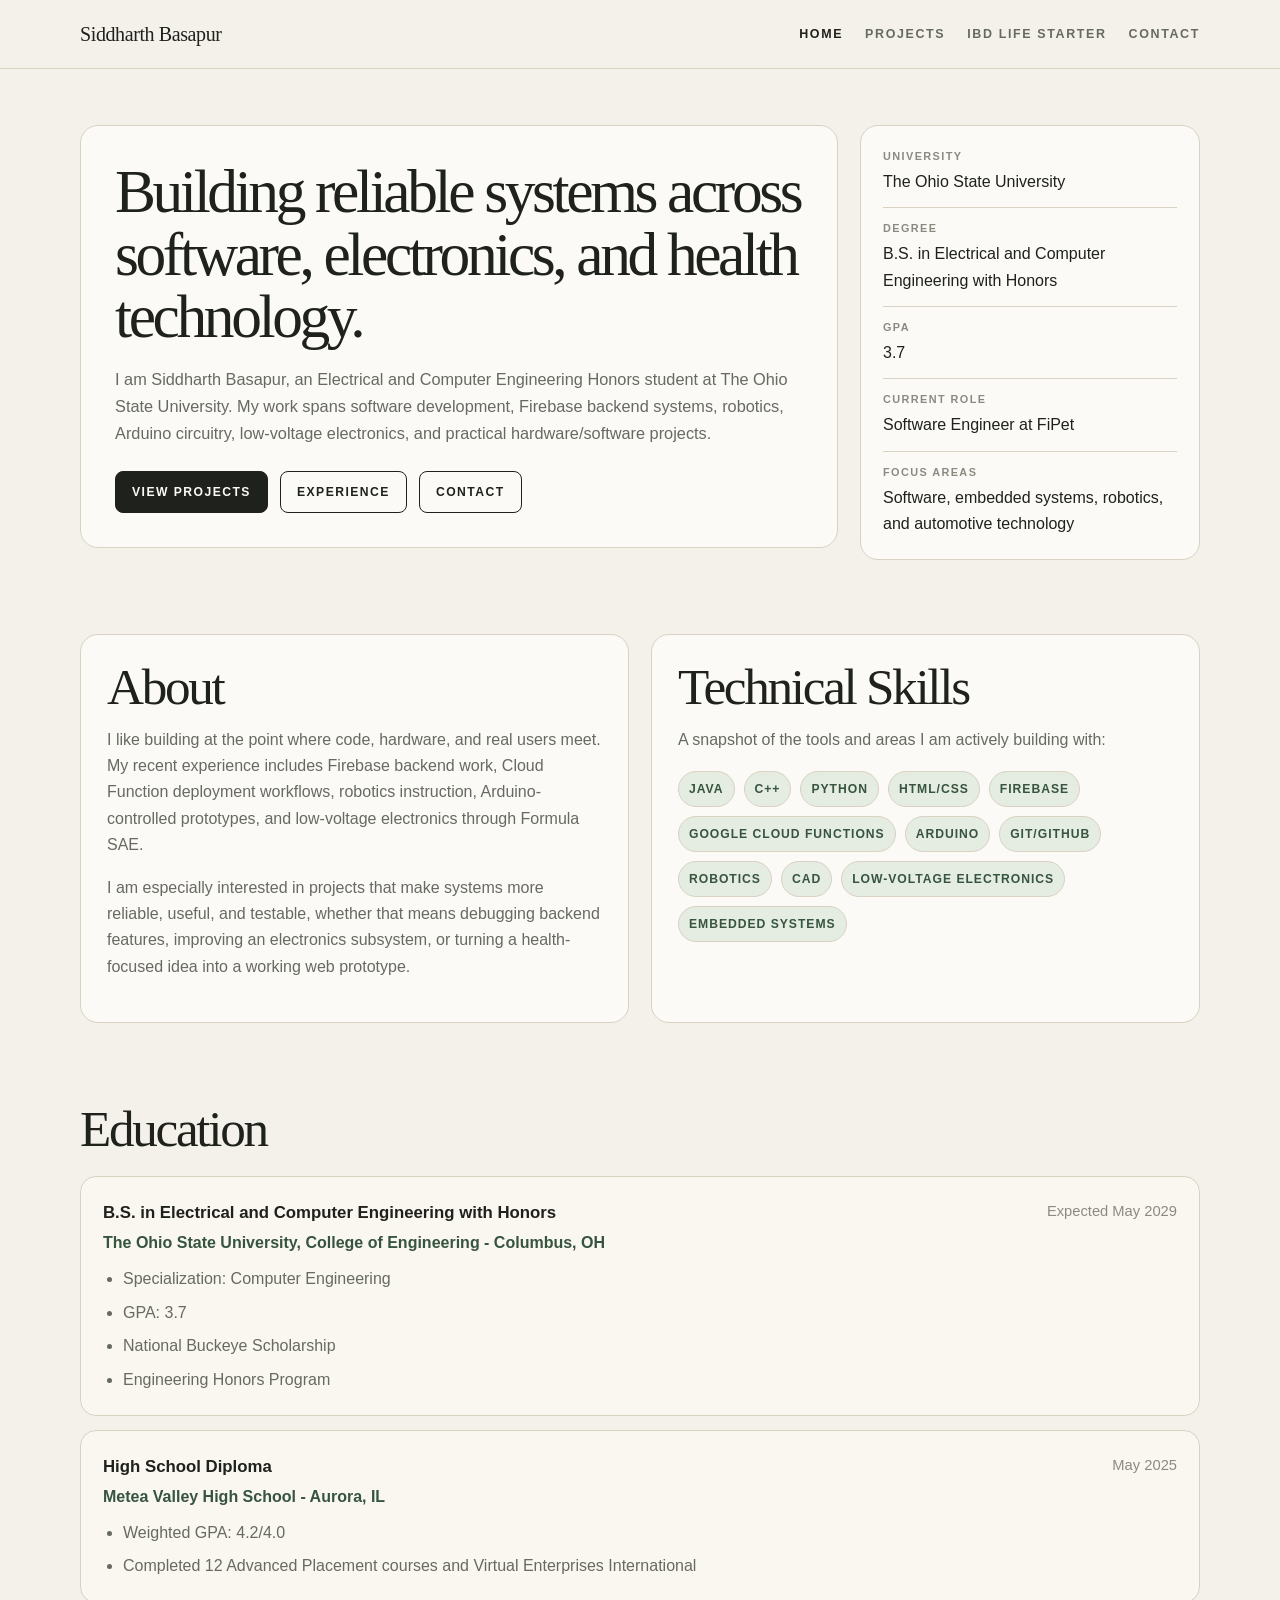
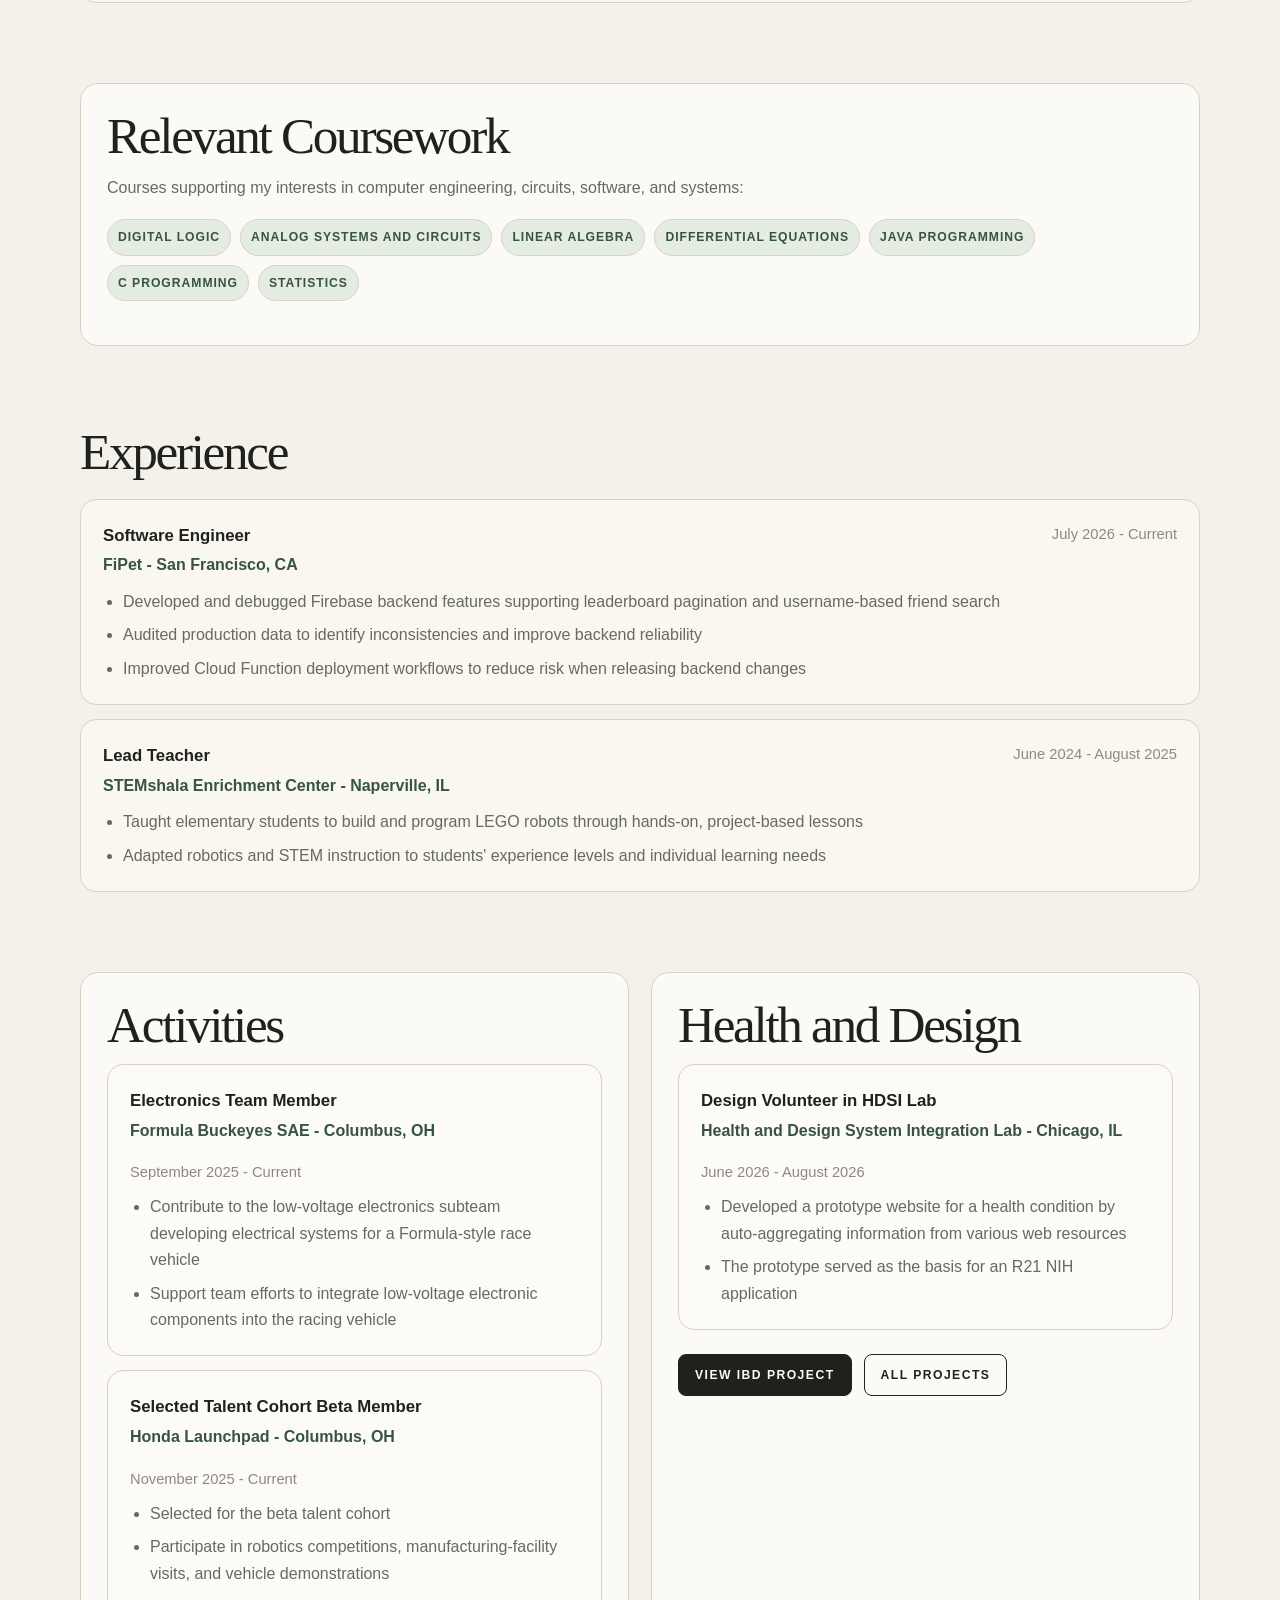
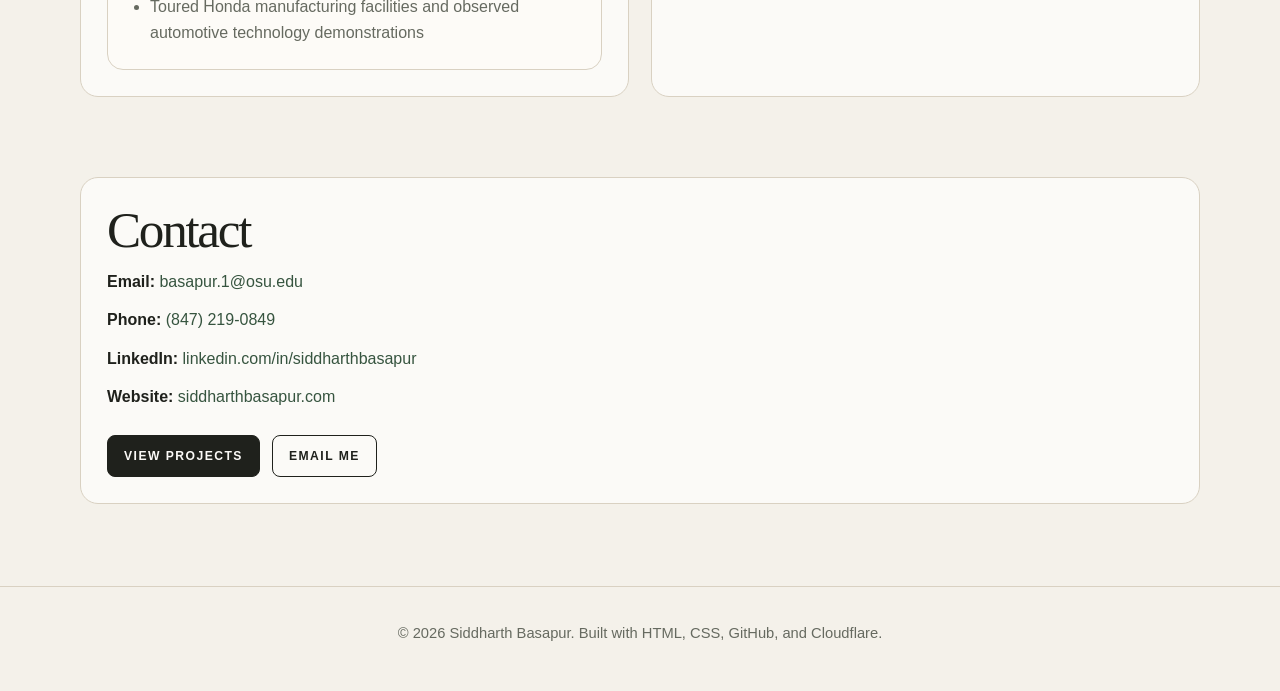
==== commit 7407f0ff: "Update GPA and add coursework section Added a new section for relevant coursework with details." ====
--- a/index.html
+++ b/index.html
@@ -59,7 +59,7 @@
 
             <div class="meta-item">
               <div class="meta-label">GPA</div>
-              <div>3.6</div>
+              <div>3.7</div>
             </div>
 
             <div class="meta-item">
@@ -138,7 +138,7 @@
 
             <ul>
               <li>Specialization: Computer Engineering</li>
-              <li>GPA: 3.6</li>
+              <li>GPA: 3.7</li>
               <li>National Buckeye Scholarship</li>
               <li>Engineering Honors Program</li>
             </ul>
@@ -159,6 +159,28 @@
               <li>Completed 12 Advanced Placement courses and Virtual Enterprises International</li>
             </ul>
           </article>
+        </div>
+      </div>
+    </section>
+
+    <section id="coursework" class="section">
+      <div class="container">
+        <div class="card">
+          <h2 class="section-title">Relevant Coursework</h2>
+
+          <p class="section-copy">
+            Courses supporting my interests in computer engineering, circuits, software, and systems:
+          </p>
+
+          <div class="chips">
+            <span class="chip">Digital Logic</span>
+            <span class="chip">Analog Systems and Circuits</span>
+            <span class="chip">Linear Algebra</span>
+            <span class="chip">Differential Equations</span>
+            <span class="chip">Java Programming</span>
+            <span class="chip">C Programming</span>
+            <span class="chip">Statistics</span>
+          </div>
         </div>
       </div>
     </section>
--- a/site.css
+++ b/site.css
@@ -54,7 +54,7 @@
   position: sticky;
   top: 0;
   z-index: 20;
-  background: rgba(244, 241, 234, 0.88);
+  background: rgba(244, 241, 234, 0.9);
   backdrop-filter: blur(16px);
   border-bottom: 1px solid var(--line);
 }
@@ -95,14 +95,14 @@
 }
 
 .hero {
-  padding: 76px 0 44px;
+  padding: 56px 0 34px;
 }
 
 .hero-grid {
   display: grid;
-  grid-template-columns: minmax(0, 1.35fr) minmax(260px, 0.65fr);
-  gap: 24px;
-  align-items: stretch;
+  grid-template-columns: minmax(0, 1fr) minmax(260px, 340px);
+  gap: 22px;
+  align-items: start;
 }
 
 .hero-main,
@@ -116,21 +116,16 @@
 }
 
 .hero-main {
-  padding: 44px;
+  padding: 34px;
 }
 
 .hero-side {
-  padding: 28px;
+  align-self: start;
+  padding: 22px;
 }
 
 .eyebrow {
-  display: inline-block;
-  margin-bottom: 18px;
-  color: var(--accent-2);
-  font-size: 0.76rem;
-  font-weight: 800;
-  letter-spacing: 0.16em;
-  text-transform: uppercase;
+  display: none;
 }
 
 h1,
@@ -143,16 +138,17 @@
 }
 
 h1 {
-  max-width: 820px;
-  font-size: clamp(3rem, 8vw, 6.5rem);
-  line-height: 0.94;
-  margin-bottom: 22px;
+  max-width: 780px;
+  font-size: clamp(2.4rem, 4.8vw, 4.25rem);
+  line-height: 1.02;
+  letter-spacing: -0.055em;
+  margin-bottom: 18px;
 }
 
 .subtitle {
-  max-width: 760px;
-  color: var(--muted);
-  font-size: clamp(1.02rem, 1.8vw, 1.18rem);
+  max-width: 690px;
+  color: var(--muted);
+  font-size: 1.02rem;
 }
 
 .actions,
@@ -160,7 +156,7 @@
   display: flex;
   flex-wrap: wrap;
   gap: 12px;
-  margin-top: 28px;
+  margin-top: 24px;
 }
 
 .btn {
@@ -203,7 +199,7 @@
 }
 
 .meta-item {
-  padding: 16px 0;
+  padding: 12px 0;
   border-bottom: 1px solid var(--line);
 }
 
@@ -212,16 +208,16 @@
 }
 
 .meta-item:last-child {
+  padding-bottom: 0;
   border-bottom: 0;
-  padding-bottom: 0;
 }
 
 .meta-label {
-  margin-bottom: 4px;
+  margin-bottom: 3px;
   color: var(--faint);
-  font-size: 0.72rem;
+  font-size: 0.68rem;
   font-weight: 800;
-  letter-spacing: 0.14em;
+  letter-spacing: 0.13em;
   text-transform: uppercase;
 }
 
@@ -432,7 +428,7 @@
   }
 
   .hero {
-    padding-top: 46px;
+    padding: 42px 0 28px;
   }
 
   .hero-main,
@@ -442,6 +438,11 @@
     padding: 24px;
   }
 
+  h1 {
+    font-size: clamp(2.35rem, 10vw, 3.6rem);
+    line-height: 1;
+  }
+
   .project-media {
     grid-template-columns: 1fr;
   }
@@ -474,6 +475,10 @@
   }
 
   h1 {
-    font-size: clamp(2.7rem, 18vw, 4.5rem);
-  }
-}
+    font-size: clamp(2.15rem, 12vw, 3.15rem);
+  }
+
+  .subtitle {
+    font-size: 0.98rem;
+  }
+}
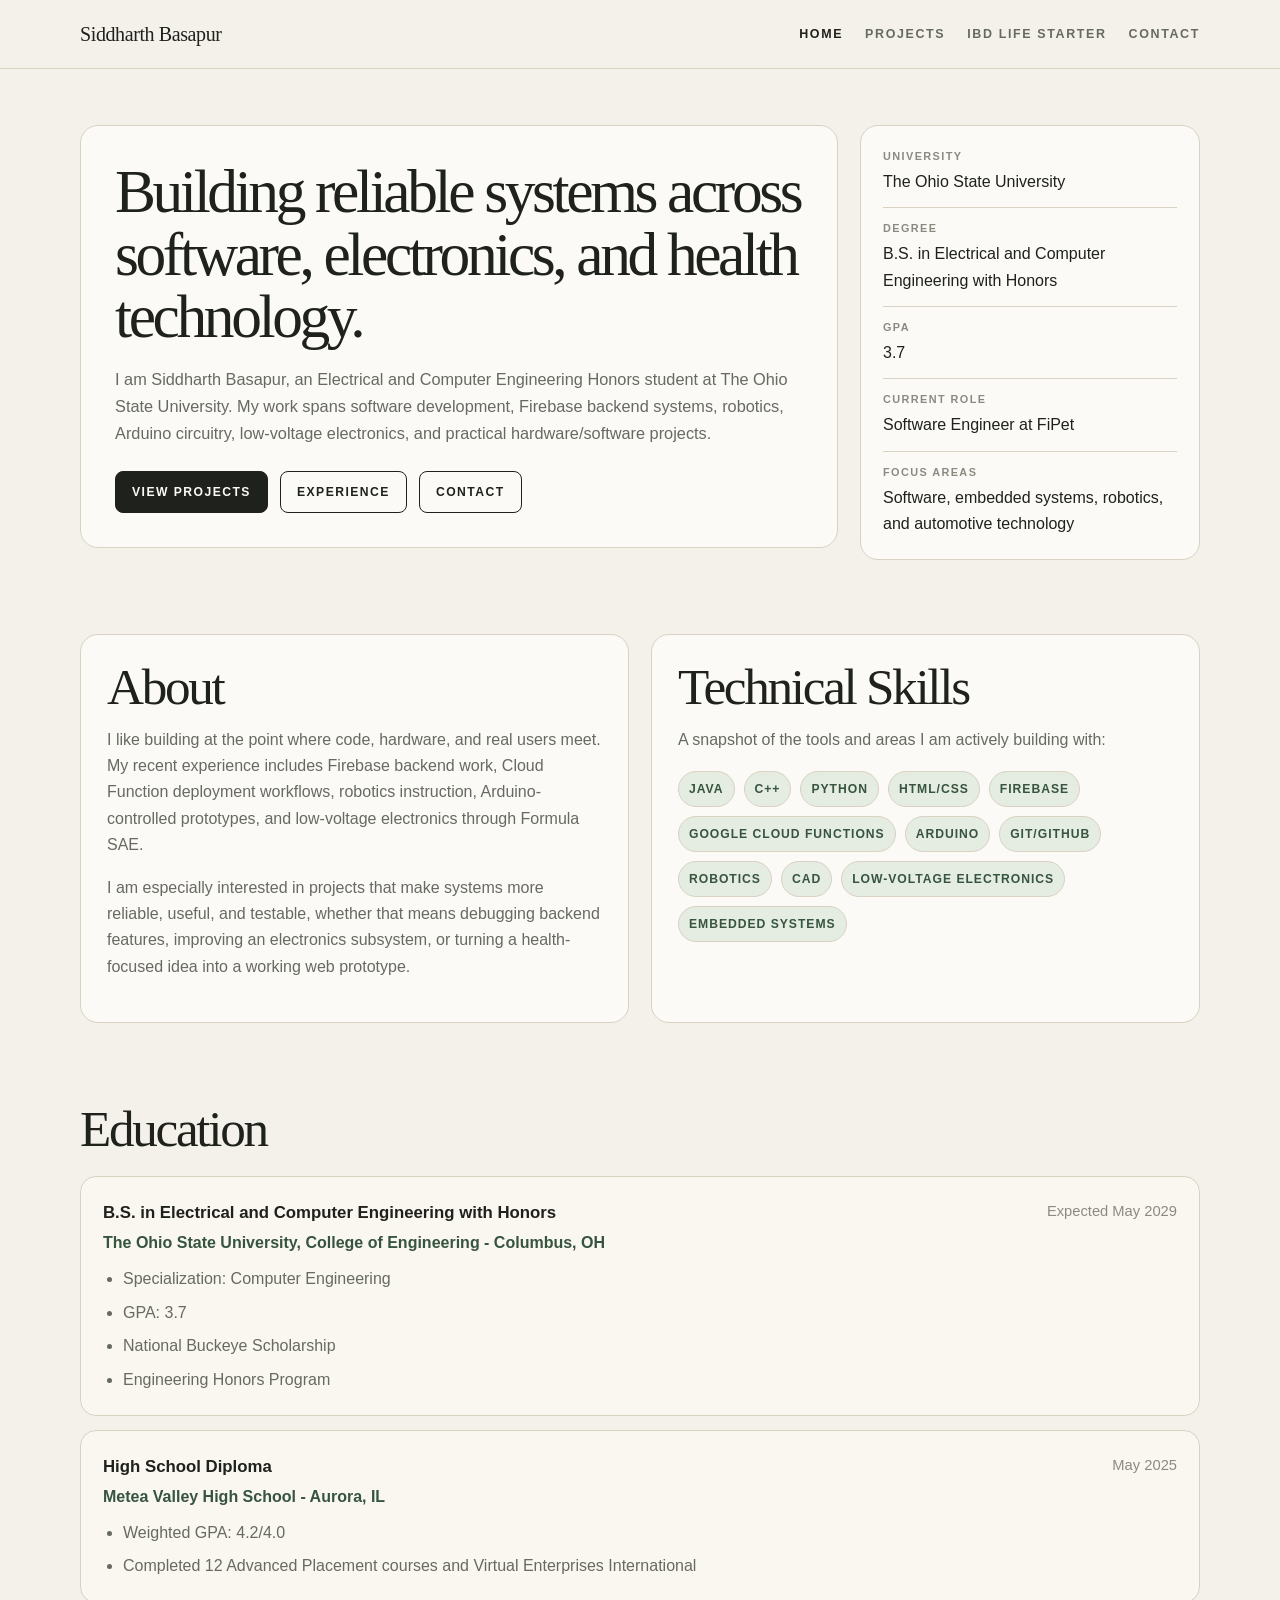
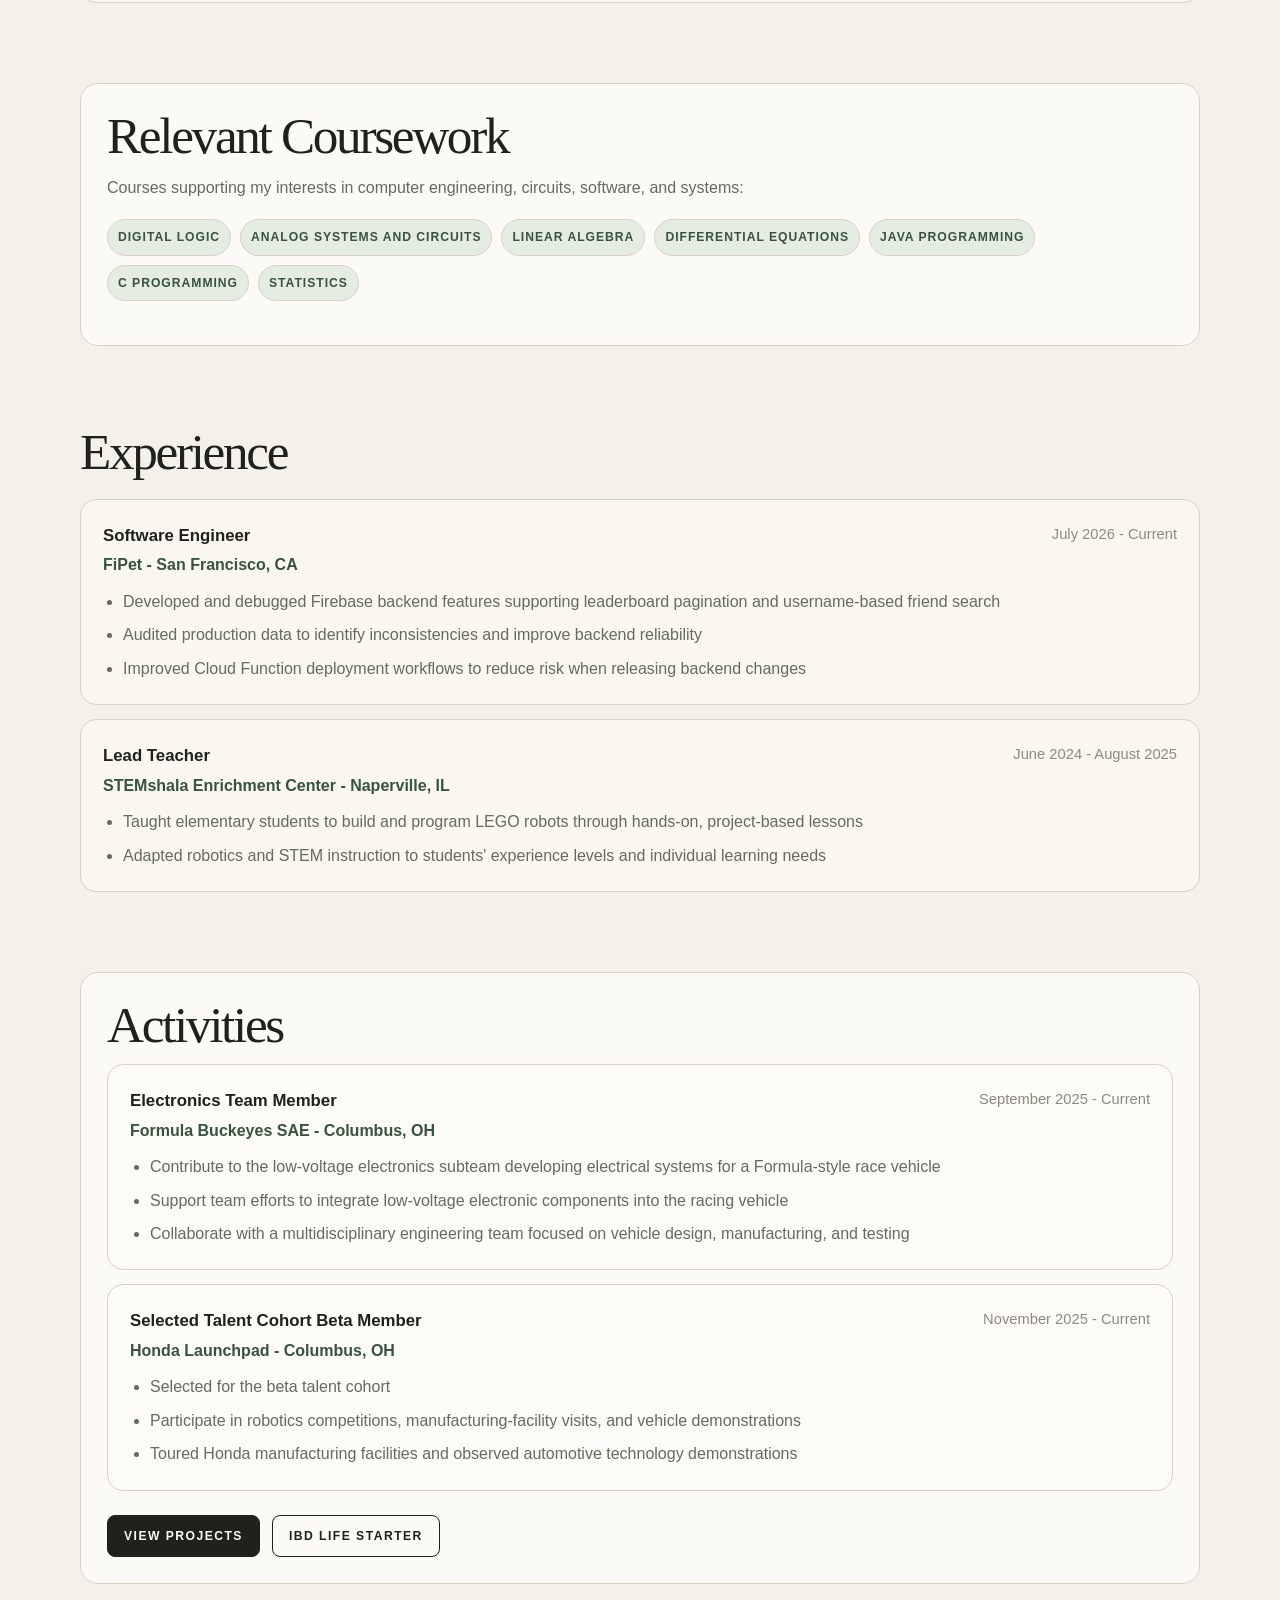
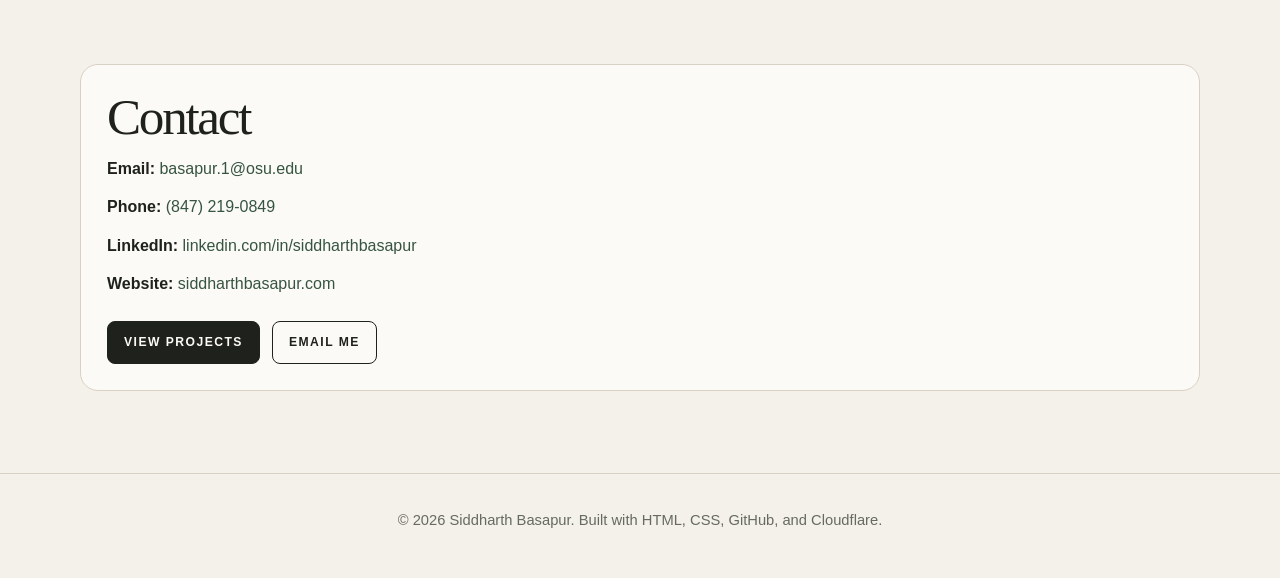
==== commit 17959d13: "Refactor involvement section and update action buttons Updated the involvement section by modifying " ====
--- a/index.html
+++ b/index.html
@@ -229,7 +229,7 @@
     </section>
 
     <section id="involvement" class="section">
-      <div class="container grid-2">
+      <div class="container">
         <div class="card">
           <h2 class="section-title">Activities</h2>
 
@@ -247,6 +247,7 @@
               <ul>
                 <li>Contribute to the low-voltage electronics subteam developing electrical systems for a Formula-style race vehicle</li>
                 <li>Support team efforts to integrate low-voltage electronic components into the racing vehicle</li>
+                <li>Collaborate with a multidisciplinary engineering team focused on vehicle design, manufacturing, and testing</li>
               </ul>
             </article>
 
@@ -267,32 +268,10 @@
               </ul>
             </article>
           </div>
-        </div>
-
-        <div class="card">
-          <h2 class="section-title">Health and Design</h2>
-
-          <div class="timeline">
-            <article class="timeline-item">
-              <div class="timeline-top">
-                <div>
-                  <h3>Design Volunteer in HDSI Lab</h3>
-                  <div class="org">Health and Design System Integration Lab - Chicago, IL</div>
-                </div>
-
-                <div class="date">June 2026 - August 2026</div>
-              </div>
-
-              <ul>
-                <li>Developed a prototype website for a health condition by auto-aggregating information from various web resources</li>
-                <li>The prototype served as the basis for an R21 NIH application</li>
-              </ul>
-            </article>
-          </div>
 
           <div class="actions">
-            <a class="btn btn-primary" href="ibd-guide.html">View IBD Project</a>
-            <a class="btn" href="projects.html">All Projects</a>
+            <a class="btn btn-primary" href="projects.html">View Projects</a>
+            <a class="btn" href="ibd-guide.html">IBD Life Starter</a>
           </div>
         </div>
       </div>
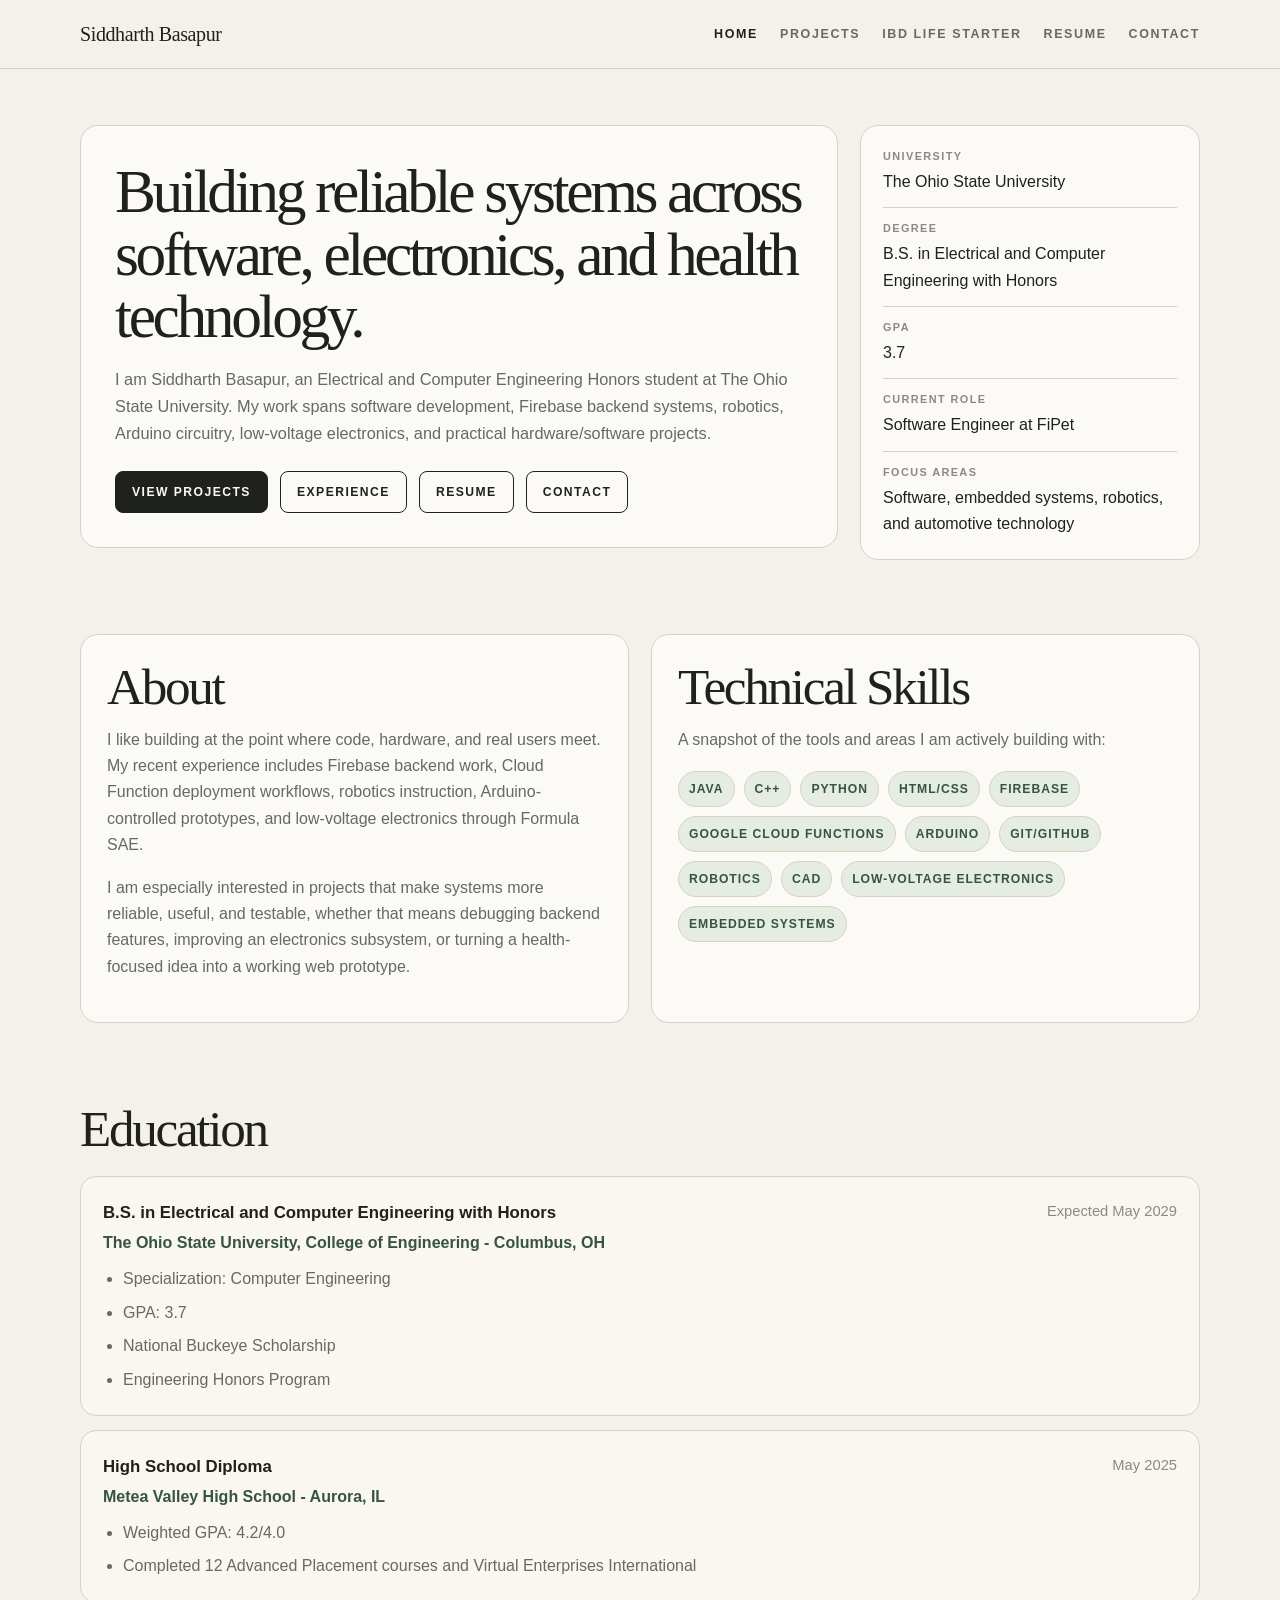
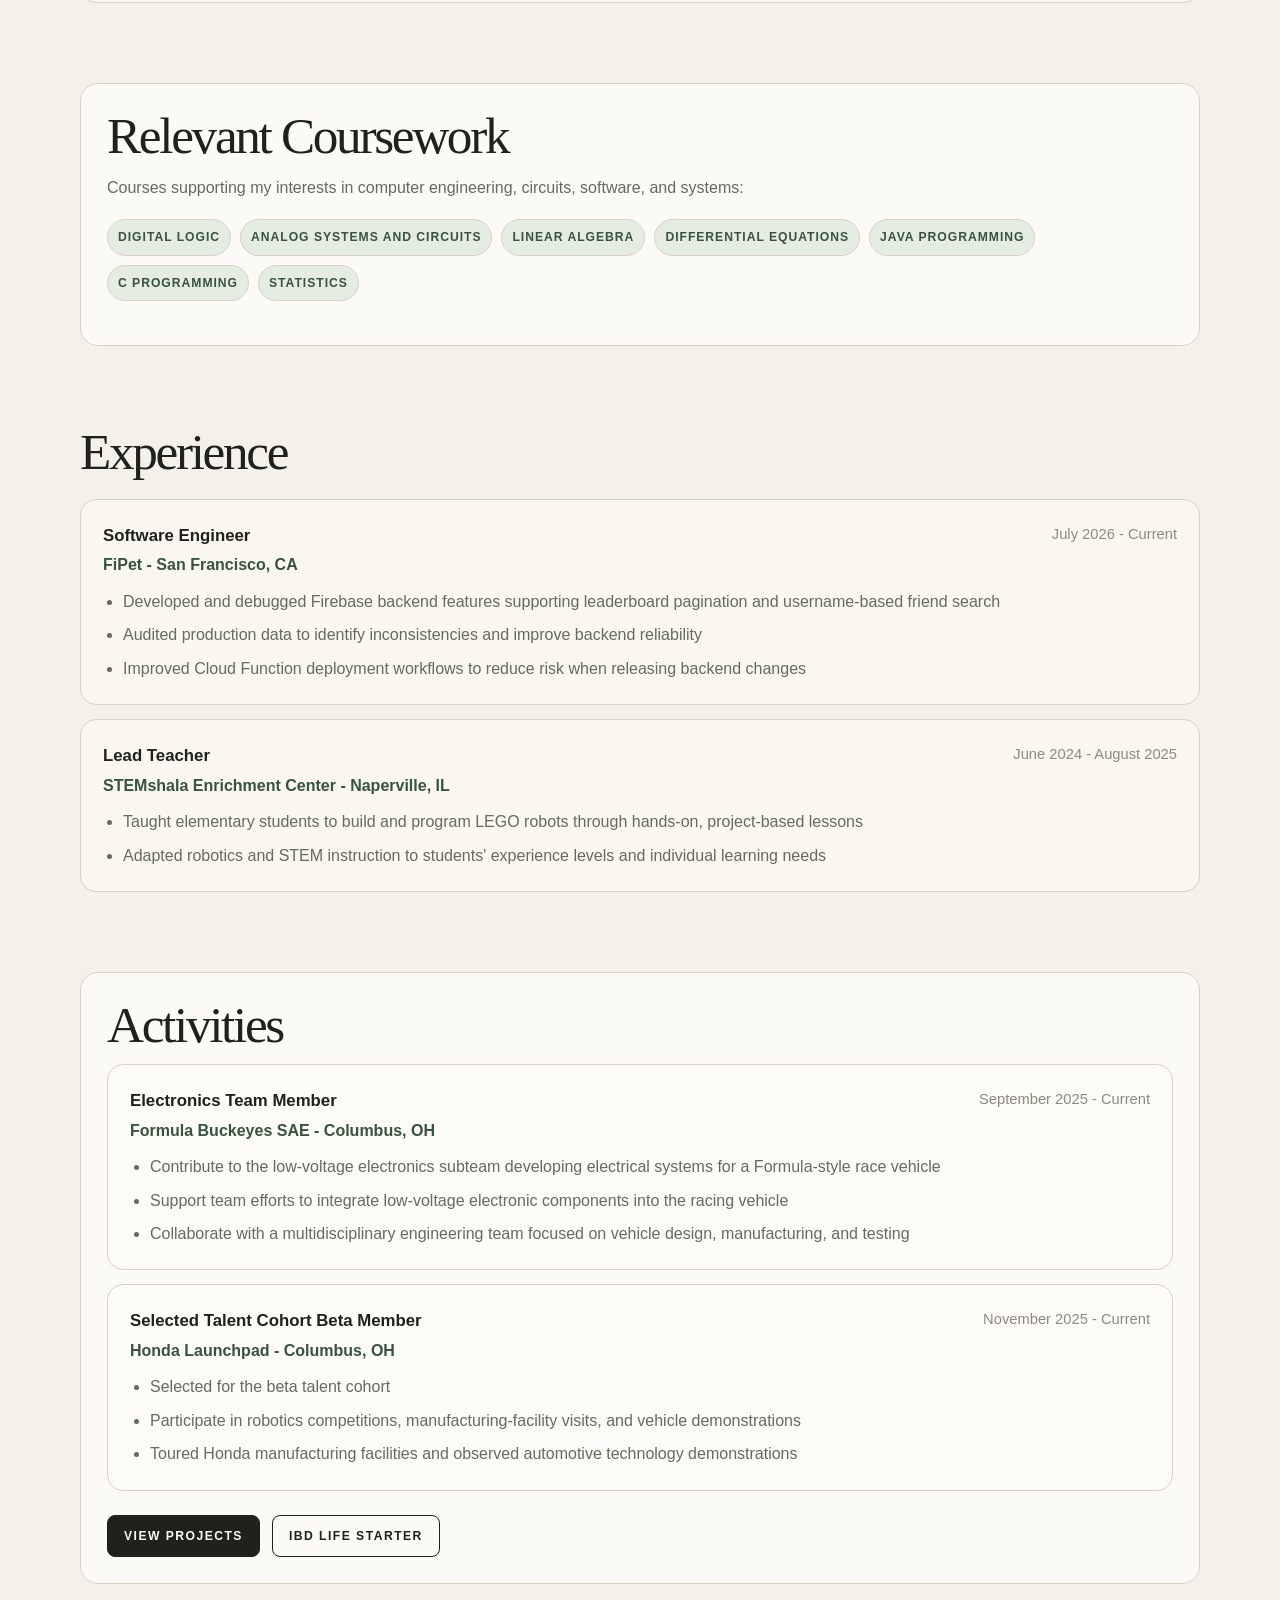
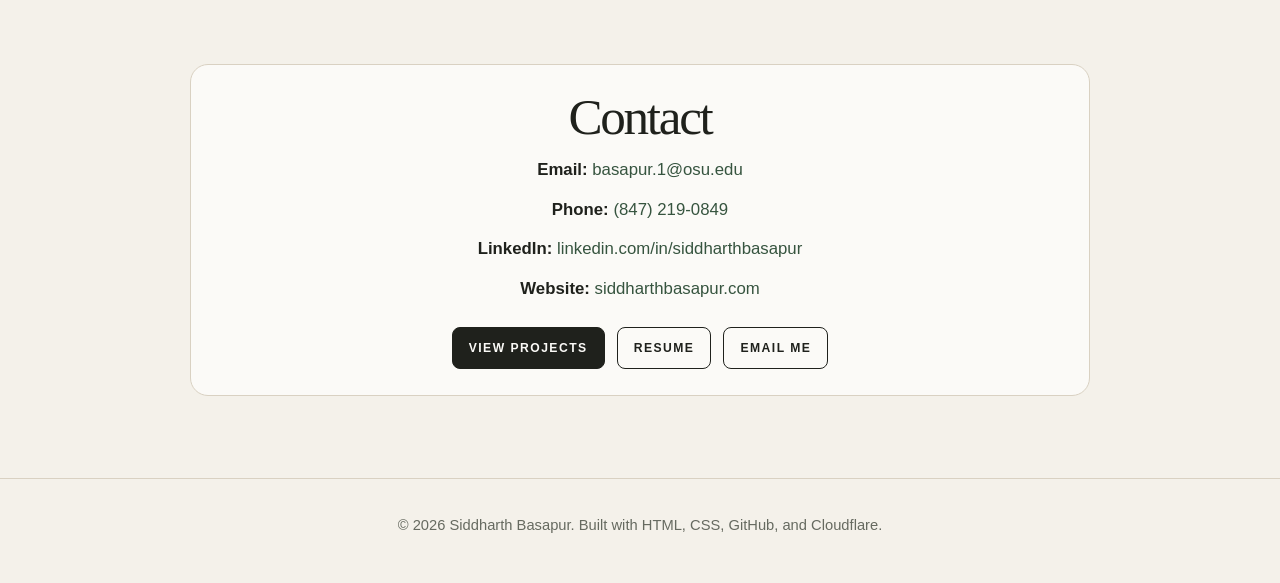
==== commit 20906c66: "Add Resume link to navigation and actions" ====
--- a/index.html
+++ b/index.html
@@ -19,6 +19,7 @@
         <a class="active" href="index.html">Home</a>
         <a href="projects.html">Projects</a>
         <a href="ibd-guide.html">IBD Life Starter</a>
+        <a href="resume.pdf" target="_blank" rel="noreferrer">Resume</a>
         <a href="#contact">Contact</a>
       </nav>
     </div>
@@ -41,6 +42,7 @@
           <div class="actions">
             <a class="btn btn-primary" href="projects.html">View Projects</a>
             <a class="btn" href="#experience">Experience</a>
+            <a class="btn" href="resume.pdf" target="_blank" rel="noreferrer">Resume</a>
             <a class="btn" href="#contact">Contact</a>
           </div>
         </div>
@@ -279,7 +281,7 @@
 
     <section id="contact" class="section">
       <div class="container">
-        <div class="card">
+        <div class="card contact-card">
           <h2 class="section-title">Contact</h2>
 
           <div class="contact-list">
@@ -291,6 +293,7 @@
 
           <div class="actions">
             <a class="btn btn-primary" href="projects.html">View Projects</a>
+            <a class="btn" href="resume.pdf" target="_blank" rel="noreferrer">Resume</a>
             <a class="btn" href="mailto:basapur.1@osu.edu">Email Me</a>
           </div>
         </div>
--- a/site.css
+++ b/site.css
@@ -340,6 +340,21 @@
   gap: 12px;
 }
 
+.contact-card {
+  max-width: 900px;
+  margin: 0 auto;
+  text-align: center;
+}
+
+.contact-card .contact-list {
+  justify-items: center;
+  font-size: 1.05rem;
+}
+
+.contact-card .actions {
+  justify-content: center;
+}
+
 .project-card {
   margin-bottom: 26px;
   overflow: hidden;
@@ -401,6 +416,18 @@
   margin-bottom: 18px;
 }
 
+.project-subsection {
+  margin-top: 28px;
+  padding-top: 24px;
+  border-top: 1px solid var(--line);
+}
+
+.project-subsection-title {
+  font-size: 1.35rem;
+  margin-bottom: 8px;
+  color: var(--ink);
+}
+
 .notice {
   padding: 22px 24px;
   background: var(--warning-bg);
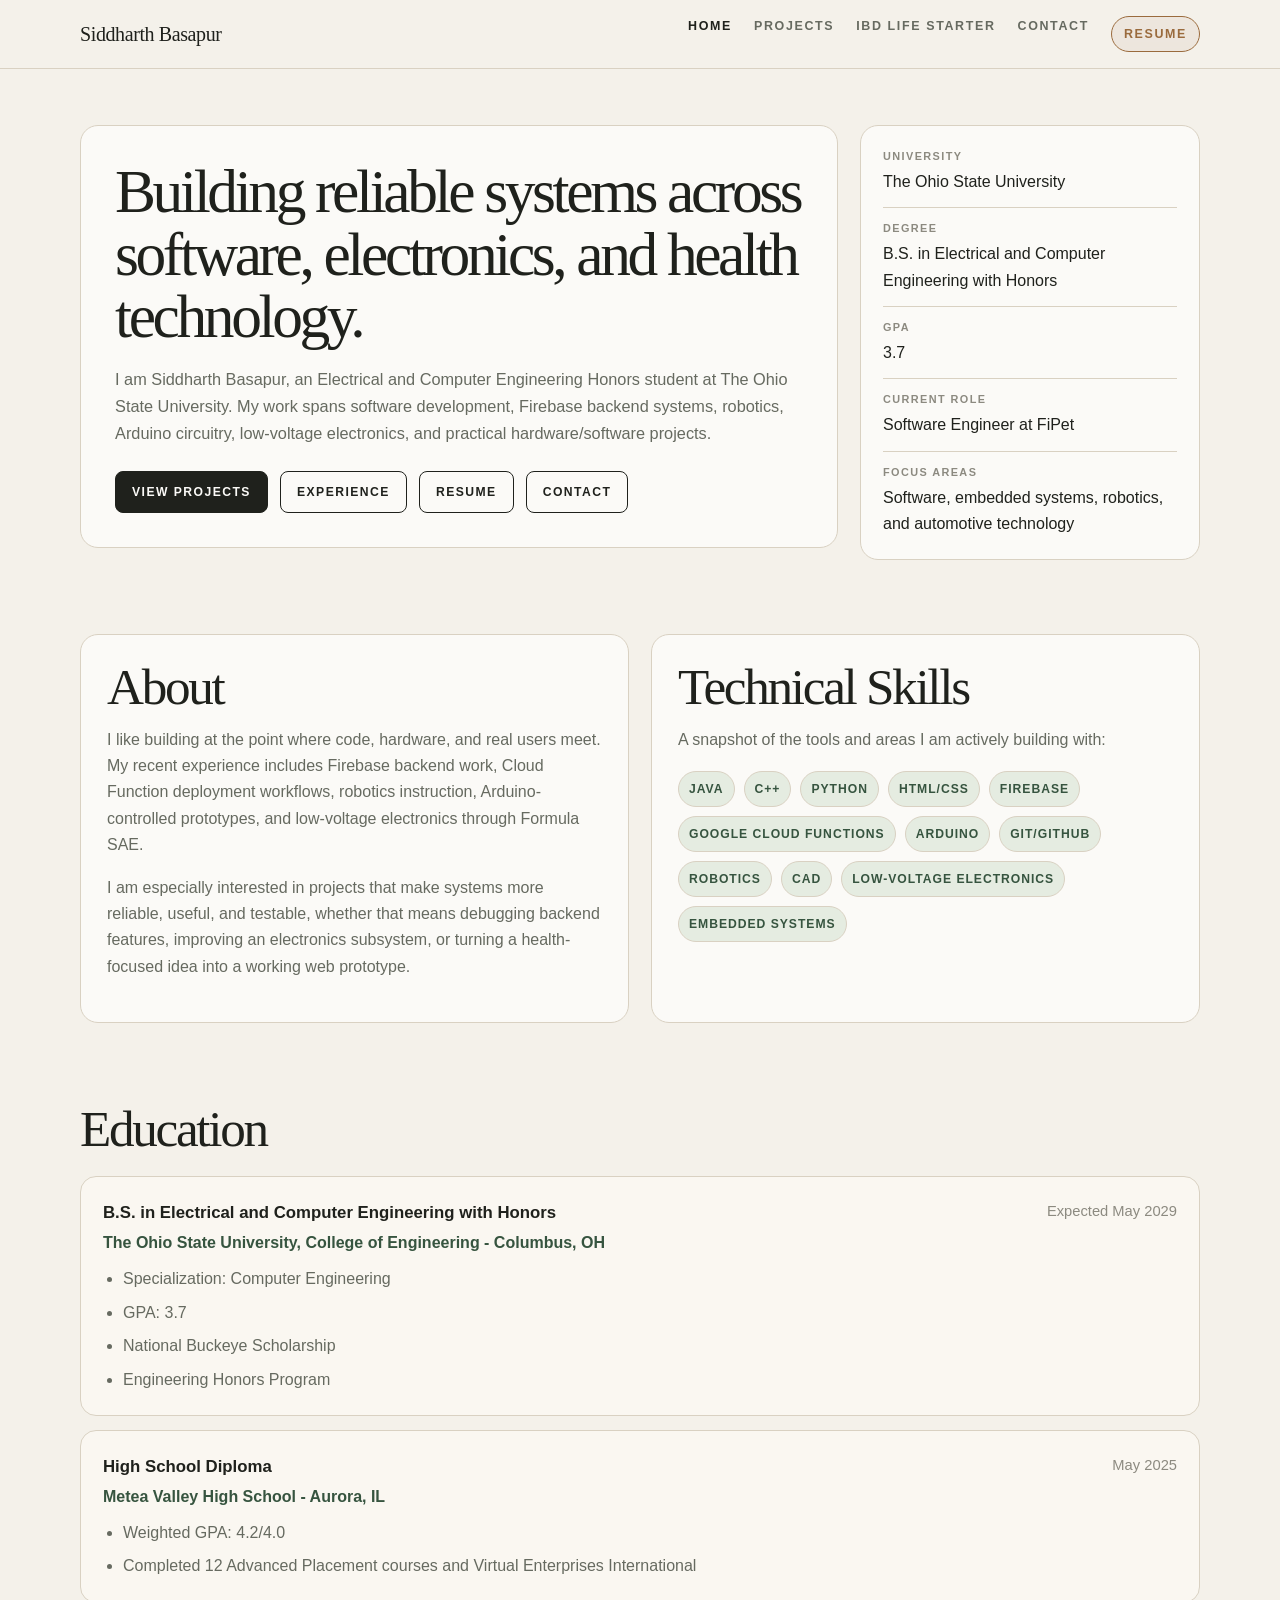
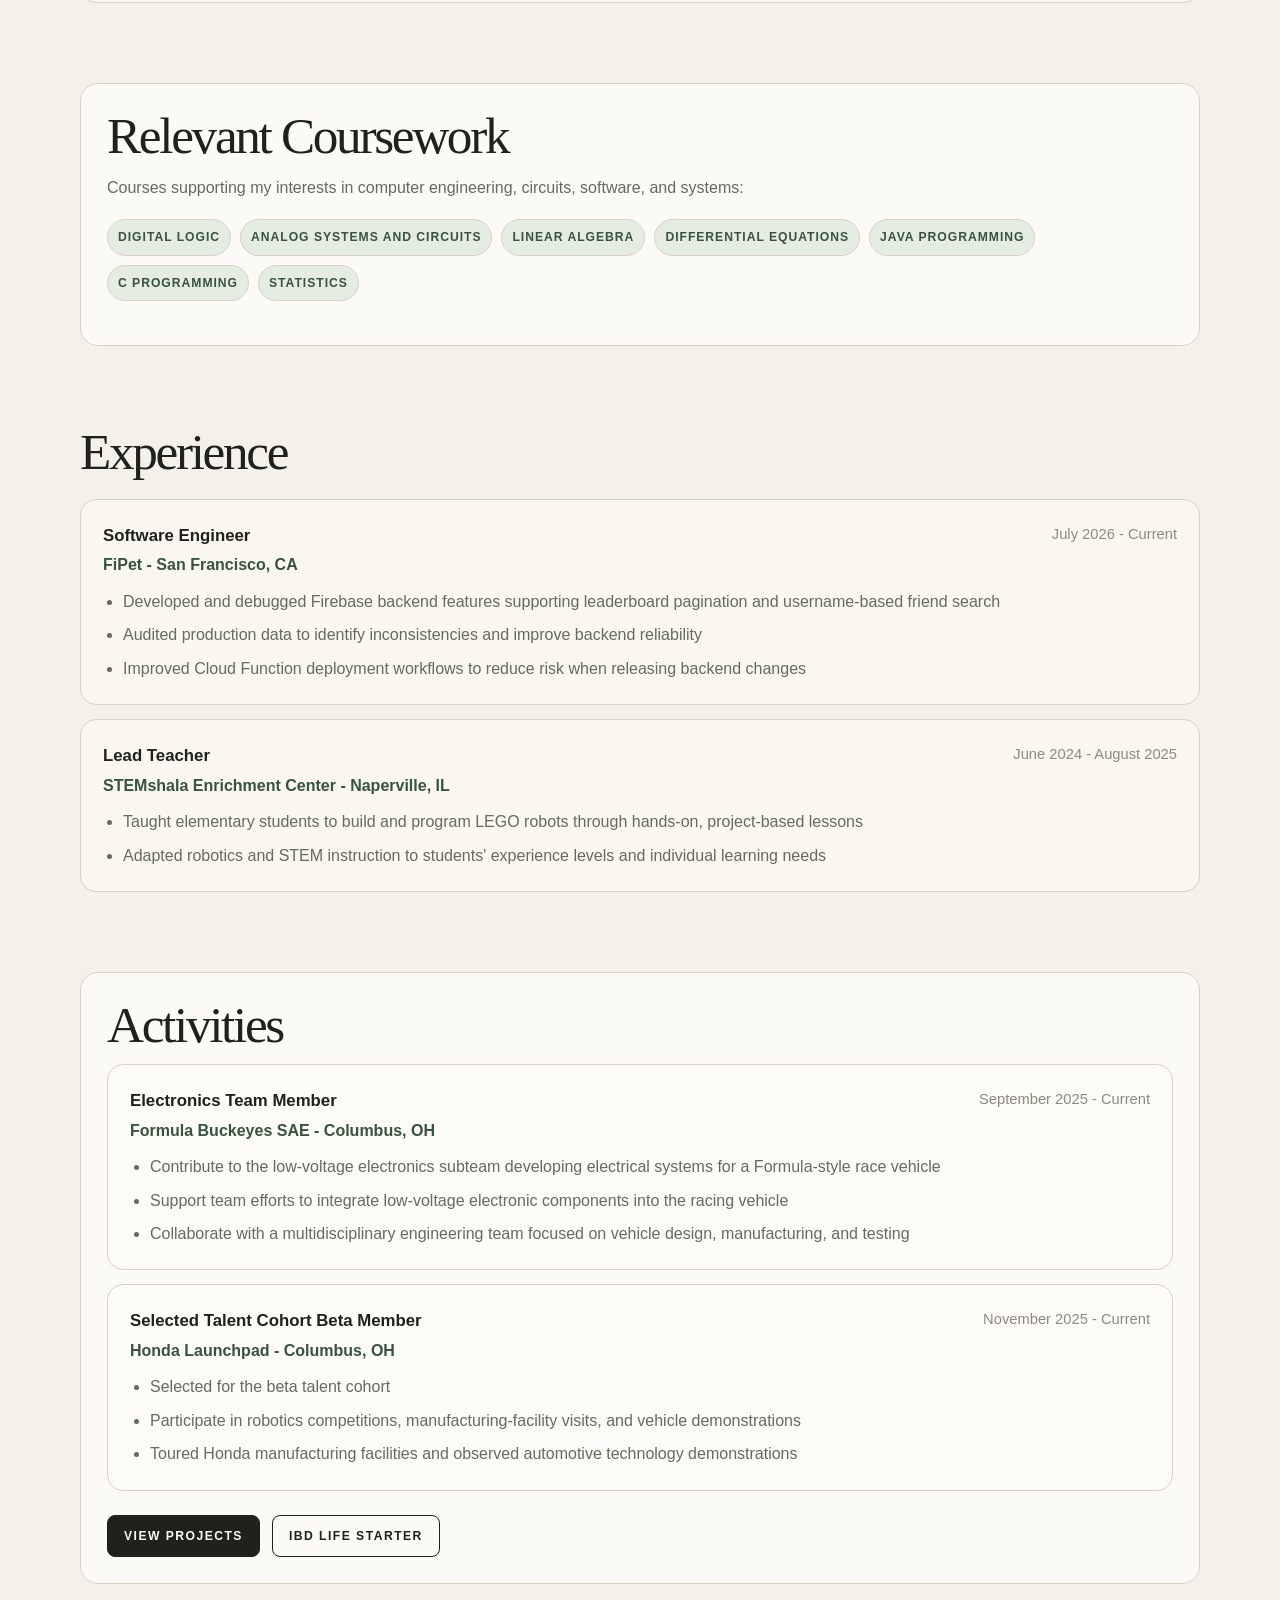
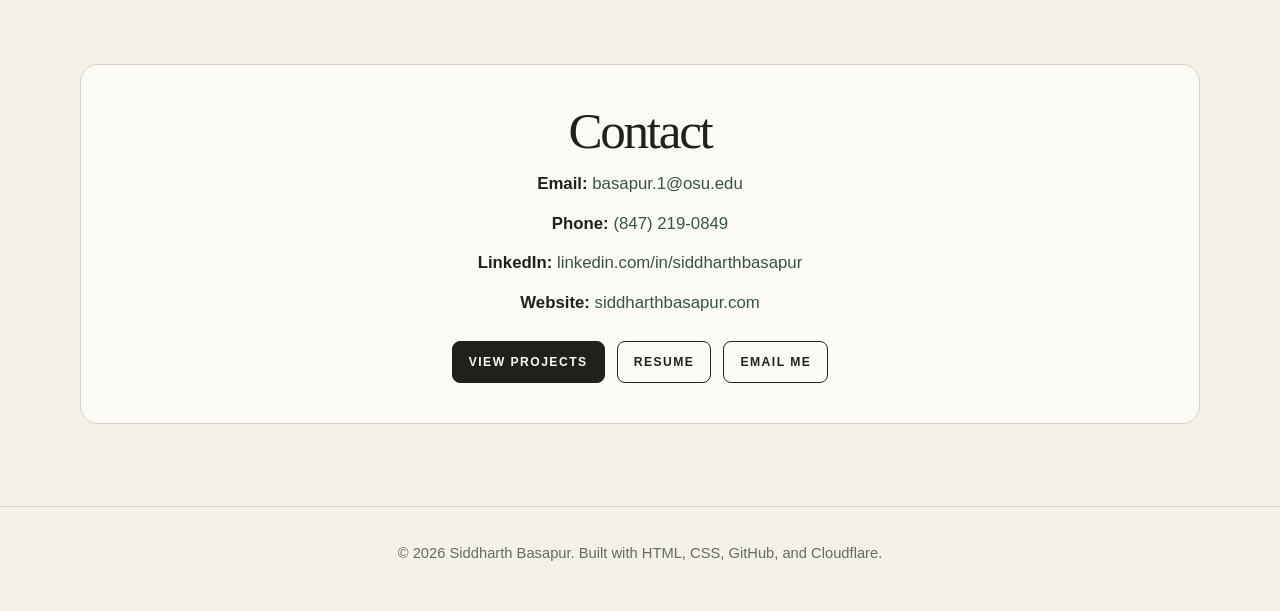
==== commit b61e7815: "Refactor navigation links in index.html" ====
--- a/index.html
+++ b/index.html
@@ -15,13 +15,13 @@
     <div class="container nav">
       <a class="brand" href="index.html">Siddharth Basapur</a>
 
-      <nav class="nav-links">
-        <a class="active" href="index.html">Home</a>
-        <a href="projects.html">Projects</a>
-        <a href="ibd-guide.html">IBD Life Starter</a>
-        <a href="resume.pdf" target="_blank" rel="noreferrer">Resume</a>
-        <a href="#contact">Contact</a>
-      </nav>
+<nav class="nav-links">
+  <a class="active" href="index.html">Home</a>
+  <a href="projects.html">Projects</a>
+  <a href="ibd-guide.html">IBD Life Starter</a>
+  <a href="#contact">Contact</a>
+  <a class="nav-resume" href="resume.pdf" target="_blank" rel="noreferrer">Resume</a>
+</nav>
     </div>
   </header>
 
--- a/site.css
+++ b/site.css
@@ -509,3 +509,42 @@
     font-size: 0.98rem;
   }
 }
+/* ================================
+   NAV RESUME BUTTON + CONTACT WIDTH
+================================ */
+
+/* Make the Resume nav item more visible */
+.nav-links .nav-resume {
+  color: var(--accent-2);
+  border: 1px solid var(--accent-2);
+  border-radius: 999px;
+  padding: 7px 12px;
+  background: rgba(154, 107, 61, 0.08);
+}
+
+.nav-links .nav-resume:hover {
+  color: var(--surface);
+  background: var(--accent-2);
+  opacity: 1;
+}
+
+/* Make the contact card the same width as other home sections */
+.contact-card {
+  max-width: none;
+  width: 100%;
+  margin: 0;
+  text-align: center;
+  min-height: 360px;
+  display: flex;
+  flex-direction: column;
+  justify-content: center;
+}
+
+.contact-card .contact-list {
+  justify-items: center;
+  font-size: 1.05rem;
+}
+
+.contact-card .actions {
+  justify-content: center;
+}
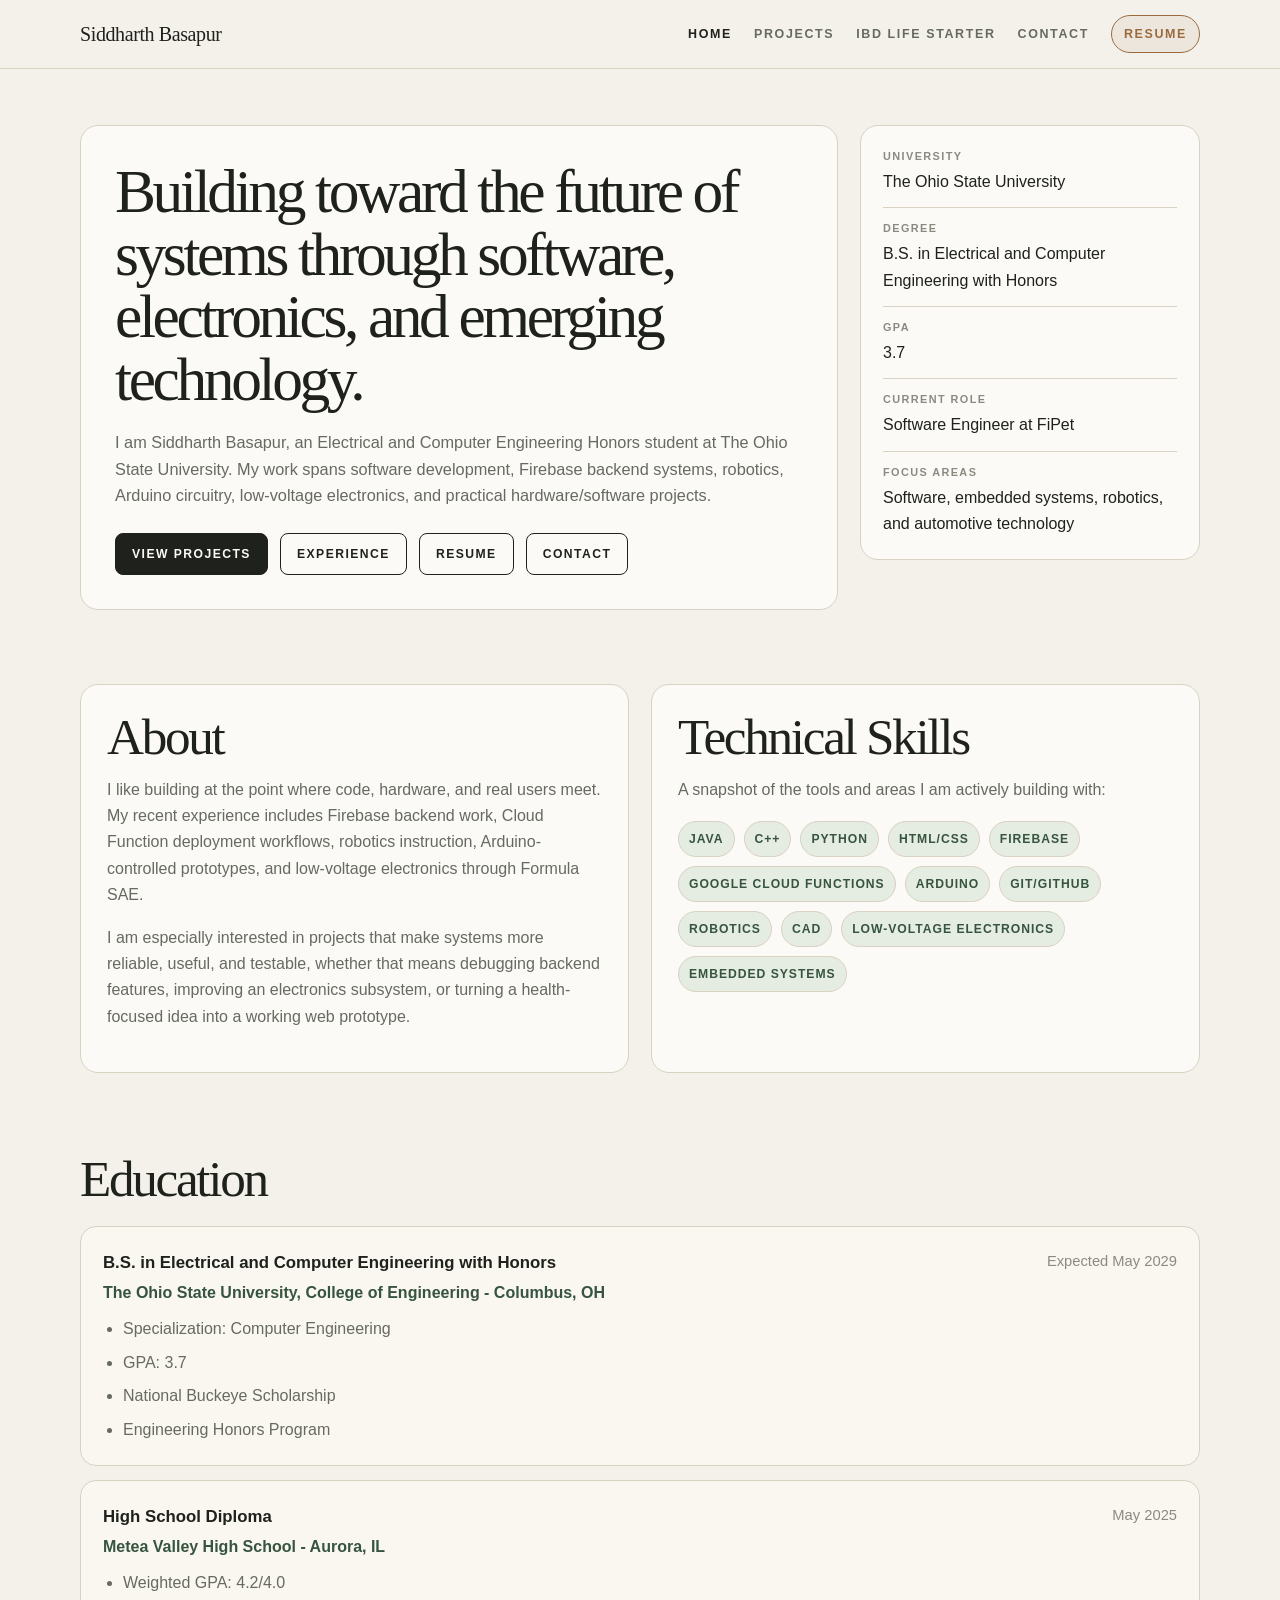
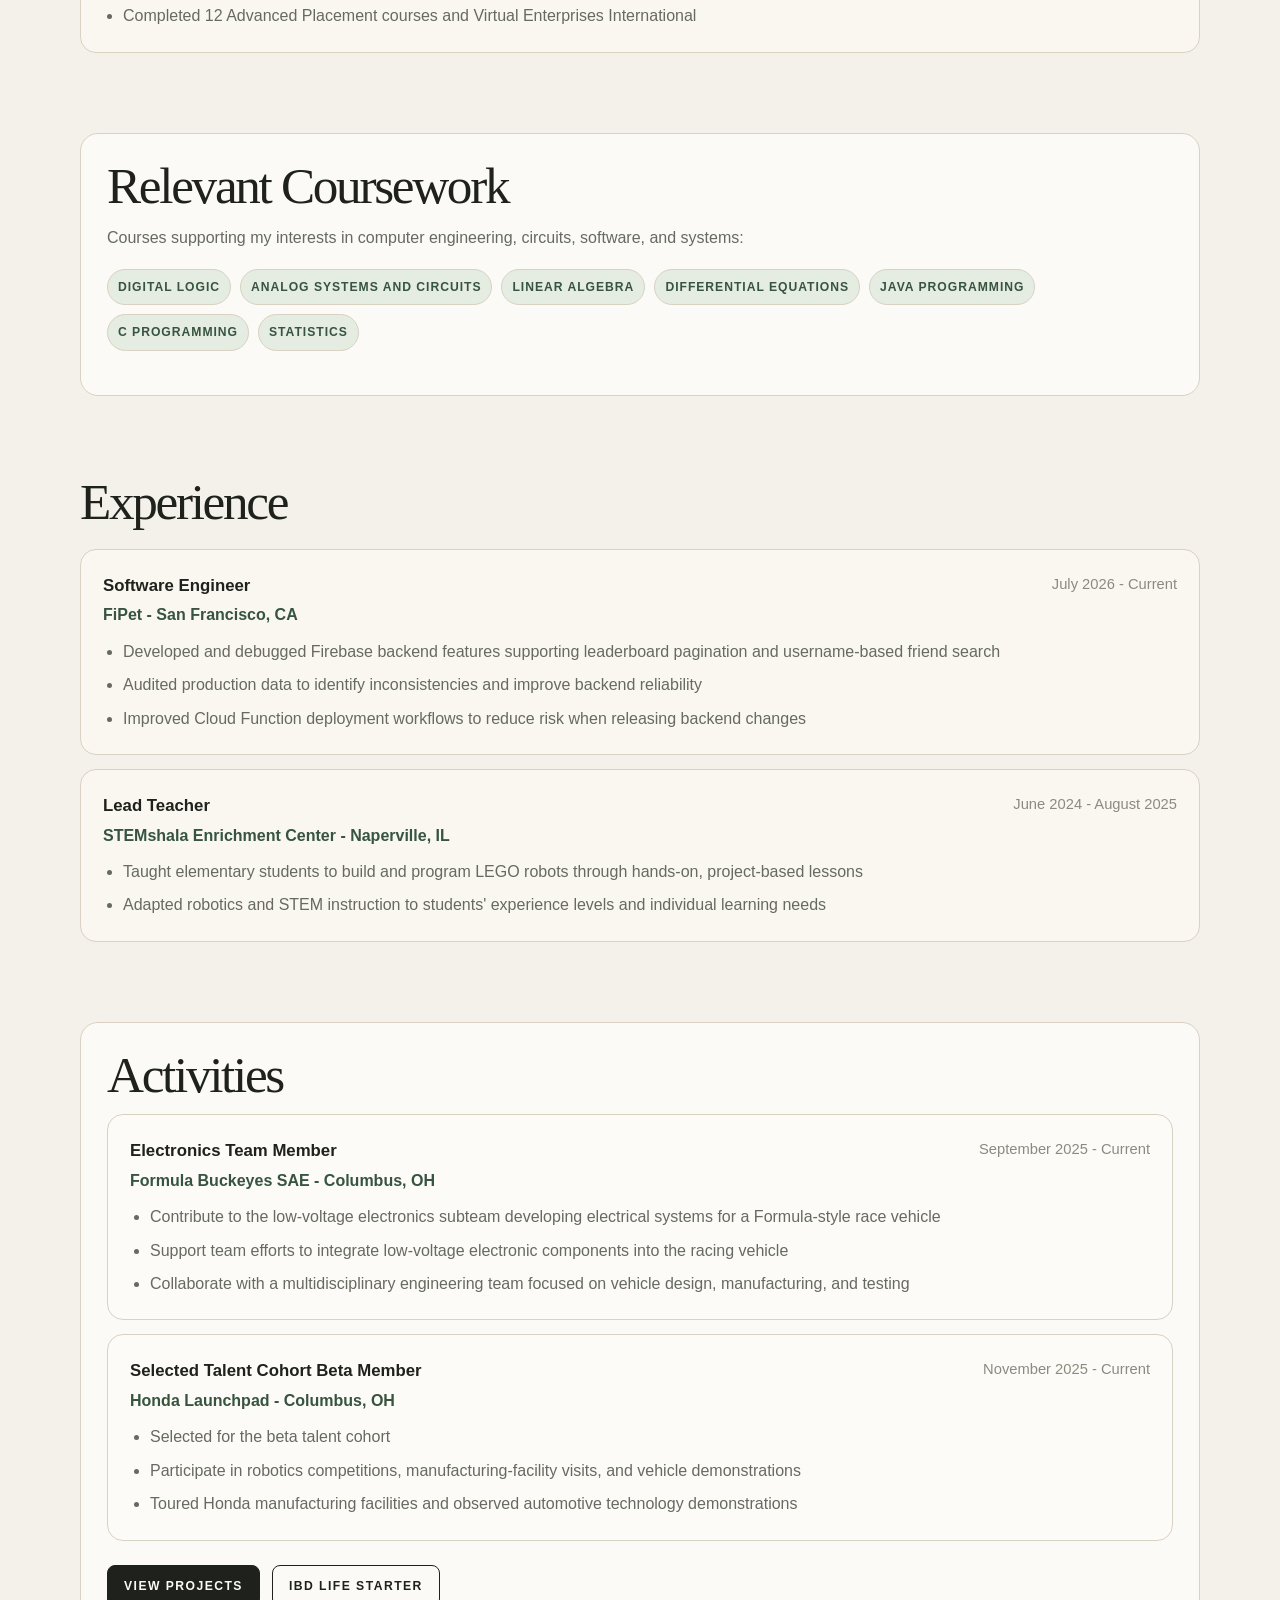
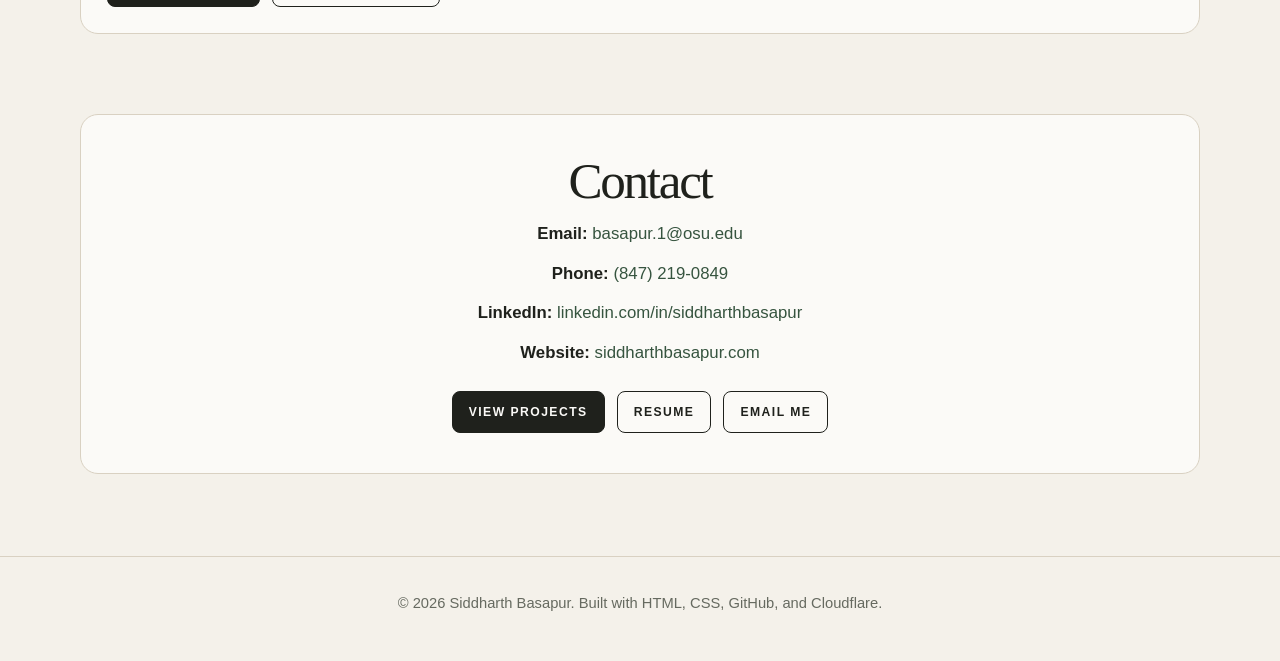
==== commit 5e94f6ab: "Update heading to reflect future-oriented focus" ====
--- a/index.html
+++ b/index.html
@@ -31,7 +31,7 @@
         <div class="hero-main">
           <div class="eyebrow">Electrical and Computer Engineering Honors</div>
 
-          <h1>Building reliable systems across software, electronics, and health technology.</h1>
+          <h1>Building toward the future of systems through software, electronics, and emerging technology.</h1>
 
           <p class="subtitle">
             I am Siddharth Basapur, an Electrical and Computer Engineering Honors student at The Ohio State University.
--- a/site.css
+++ b/site.css
@@ -548,3 +548,56 @@
 .contact-card .actions {
   justify-content: center;
 }
+/* ================================
+   NAVBAR ALIGNMENT FIX
+   Centers all nav links vertically with name and resume button
+================================ */
+
+.nav {
+  align-items: center;
+}
+
+.nav-links {
+  display: flex;
+  align-items: center;
+  justify-content: flex-end;
+  gap: 22px;
+}
+
+.nav-links a {
+  display: inline-flex;
+  align-items: center;
+  justify-content: center;
+  min-height: 38px;
+  line-height: 1;
+}
+
+/* Keep Resume as the right-most, more visible option */
+.nav-links a.resume-link {
+  color: var(--accent-2);
+  border: 1px solid var(--accent-2);
+  border-radius: 999px;
+  padding: 0 14px;
+  background: rgba(154, 107, 61, 0.08);
+}
+
+.nav-links a.resume-link:hover {
+  background: var(--accent-2);
+  color: var(--surface);
+  opacity: 1;
+}
+
+/* Mobile navbar cleanup */
+@media (max-width: 640px) {
+  .nav-links {
+    align-items: flex-start;
+  }
+
+  .nav-links a {
+    min-height: auto;
+  }
+
+  .nav-links a.resume-link {
+    padding: 8px 14px;
+  }
+}
